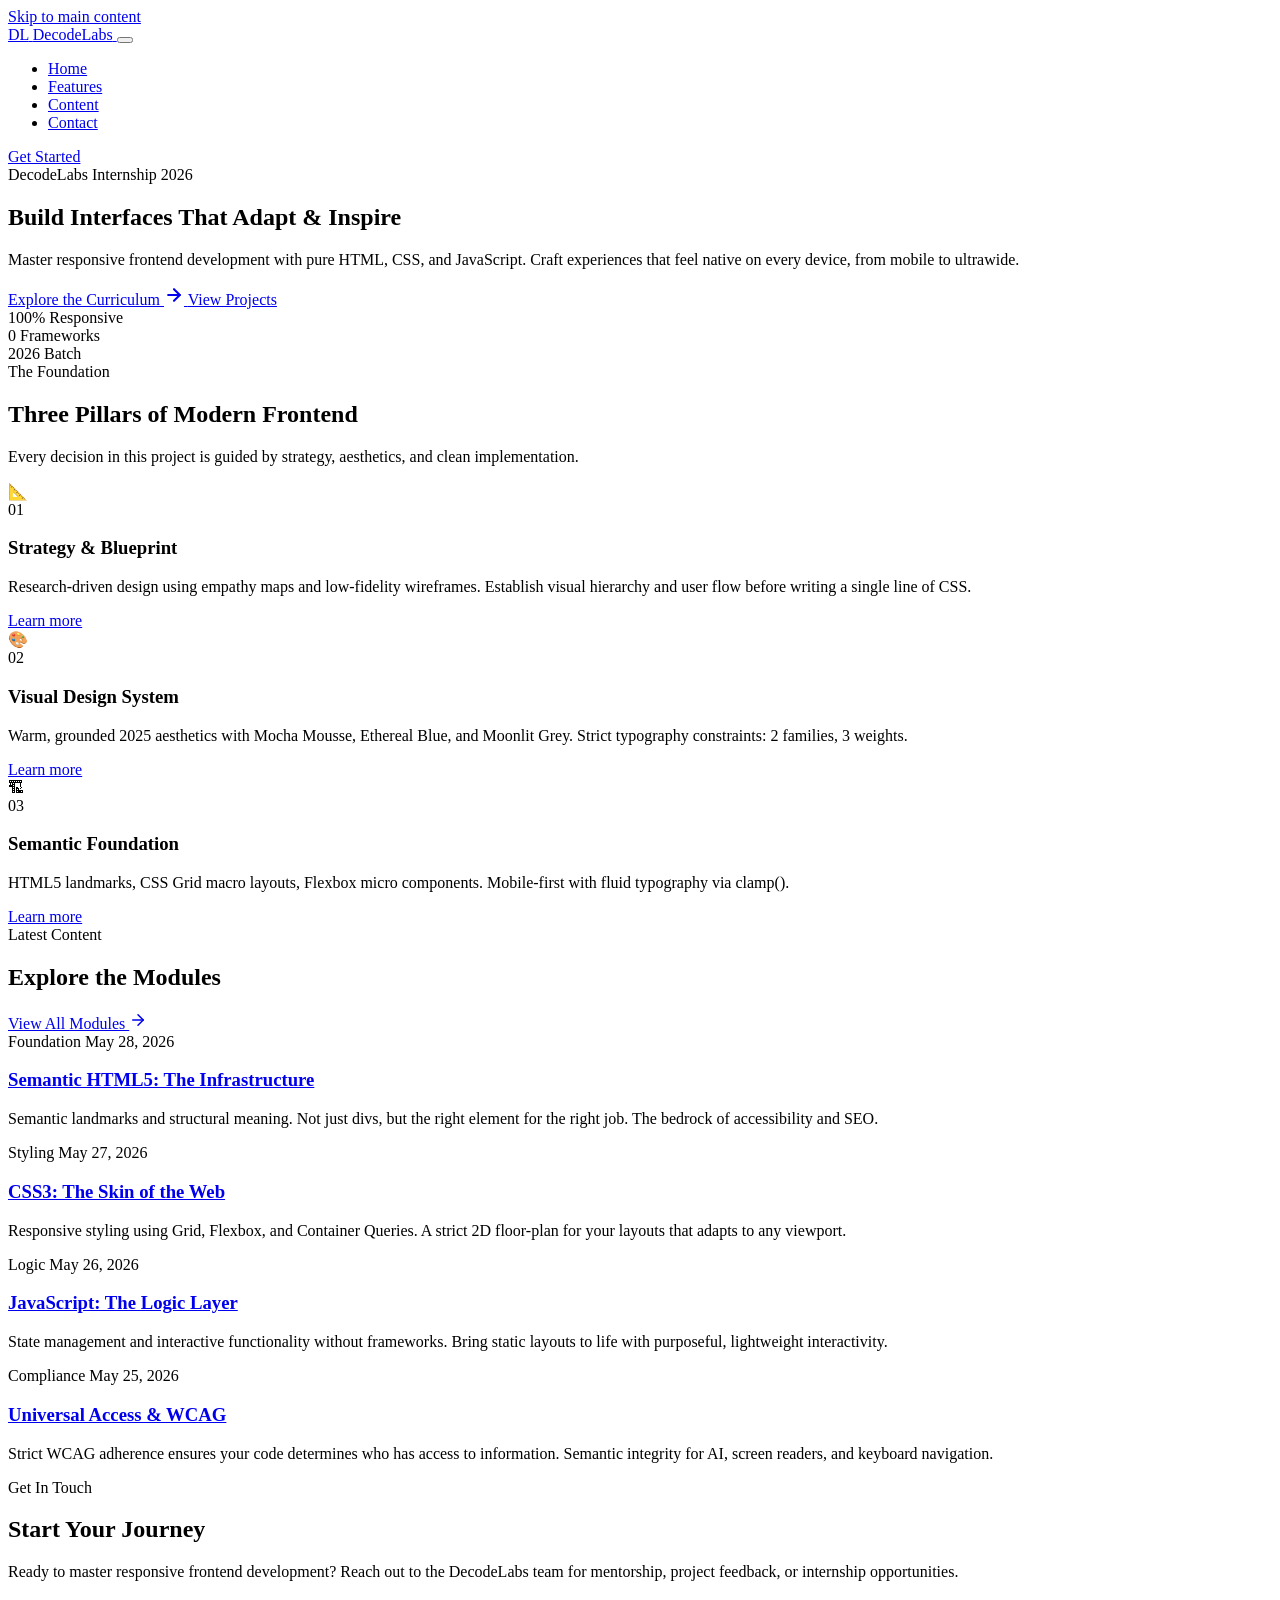
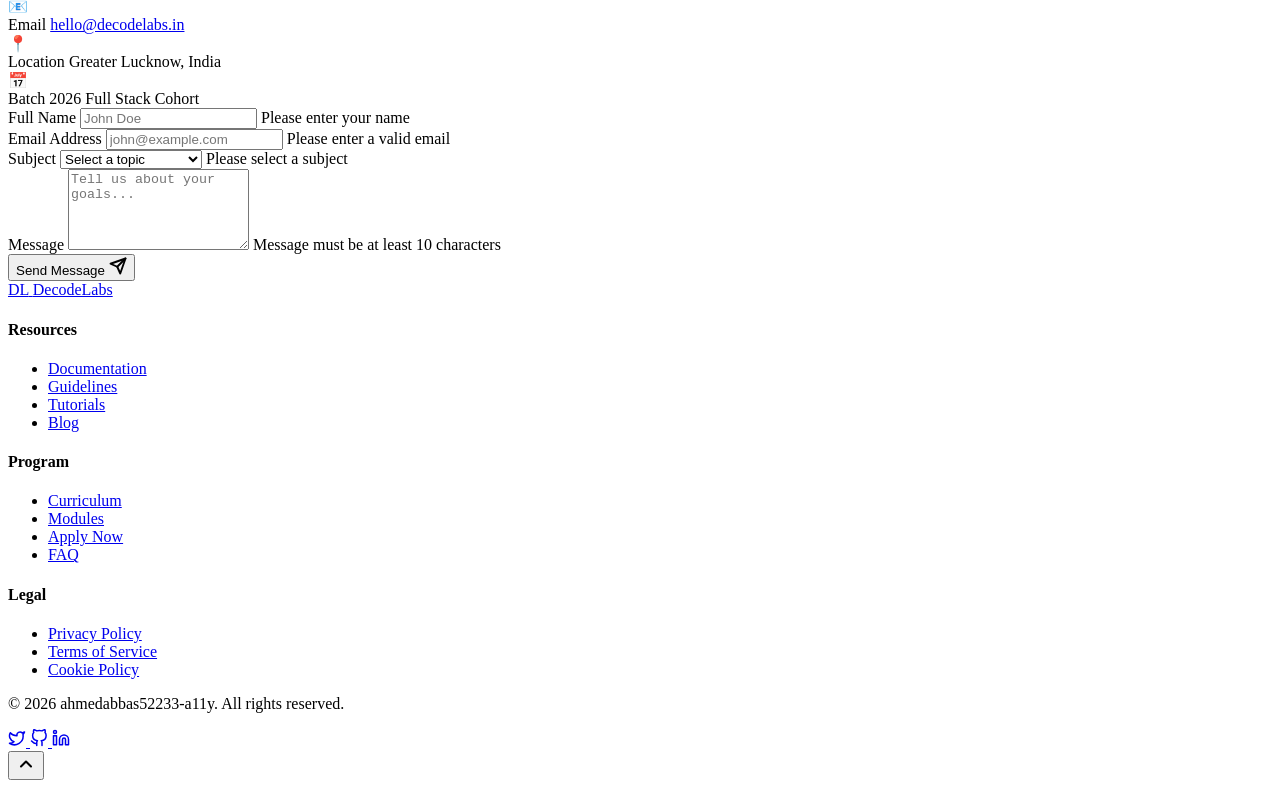
==== index.html @ 6e29e645 "feat: responsive frontend interface - flat structure" ====
<!doctype html>
<html lang="en">
  <head>
    <meta charset="UTF-8" />
    <meta name="viewport" content="width=device-width, initial-scale=1.0" />
    <meta
      name="description"
      content="DecodeLabs Project 1 - Senior-level responsive frontend interface with modern design system."
    />
    <title>DecodeLabs Project 1 - Responsive Interface</title>

    <link rel="preconnect" href="https://fonts.googleapis.com" />
    <link rel="preconnect" href="https://fonts.gstatic.com" crossorigin />
    <link
      href="https://fonts.googleapis.com/css2?family=Inter:wght@400;600;700&family=Open+Sans:wght@400;600&display=swap"
      rel="stylesheet"
    />

<link rel="stylesheet" href="/Internship-Project-1/style.css" />
    <base target="_blank" />
  </head>
  <body>
    <a href="#main-content" class="skip-link">Skip to main content</a>

    <div class="nav-overlay" id="navOverlay" aria-hidden="true"></div>

    <!-- Header -->
    <header class="site-header">
      <div class="container header-inner">
        <a href="#" class="brand" aria-label="DecodeLabs Home">
          <span class="brand__icon" aria-hidden="true">DL</span>
          <span class="brand__text">DecodeLabs</span>
        </a>

        <button
          class="nav-toggle"
          id="navToggle"
          aria-expanded="false"
          aria-controls="primaryNav"
          aria-label="Toggle navigation menu"
        >
          <span class="hamburger" aria-hidden="true"></span>
        </button>

        <nav
          class="primary-nav"
          id="primaryNav"
          aria-hidden="true"
          aria-label="Primary navigation"
        >
          <ul class="nav-list">
            <li>
              <a href="#home" class="nav-link" aria-current="page">Home</a>
            </li>
            <li><a href="#features" class="nav-link">Features</a></li>
            <li><a href="#content" class="nav-link">Content</a></li>
            <li><a href="#contact" class="nav-link">Contact</a></li>
          </ul>
          <a href="#contact" class="nav-cta">Get Started</a>
        </nav>
      </div>
    </header>

    <!-- Hero Section -->
    <section class="hero" id="home" aria-labelledby="hero-title">
      <div class="hero__bg" aria-hidden="true">
        <div class="hero__orb hero__orb--1"></div>
        <div class="hero__orb hero__orb--2"></div>
        <div class="hero__orb hero__orb--3"></div>
        <div class="hero__grid-pattern"></div>
      </div>
      <div class="container hero__container">
        <div class="hero__content">
          <div class="hero__badge">
            <span class="hero__badge-dot" aria-hidden="true"></span>
            <span>DecodeLabs Internship 2026</span>
          </div>
          <h1 id="hero-title" class="hero__title">
            Build Interfaces That
            <span class="hero__title-accent">Adapt &amp; Inspire</span>
          </h1>
          <p class="hero__description">
            Master responsive frontend development with pure HTML, CSS, and
            JavaScript. Craft experiences that feel native on every device, from
            mobile to ultrawide.
          </p>
          <div class="hero__actions">
            <a href="#features" class="btn btn--primary btn--lg">
              <span>Explore the Curriculum</span>
              <svg
                width="20"
                height="20"
                viewBox="0 0 24 24"
                fill="none"
                stroke="currentColor"
                stroke-width="2.5"
                stroke-linecap="round"
                stroke-linejoin="round"
                aria-hidden="true"
              >
                <path d="M5 12h14" />
                <path d="m12 5 7 7-7 7" />
              </svg>
            </a>
            <a href="#content" class="btn btn--ghost btn--lg">
              <span>View Projects</span>
            </a>
          </div>
          <div class="hero__stats-row">
            <div class="hero__stat">
              <span class="hero__stat-value">100%</span>
              <span class="hero__stat-label">Responsive</span>
            </div>
            <div class="hero__stat-divider" aria-hidden="true"></div>
            <div class="hero__stat">
              <span class="hero__stat-value">0</span>
              <span class="hero__stat-label">Frameworks</span>
            </div>
            <div class="hero__stat-divider" aria-hidden="true"></div>
            <div class="hero__stat">
              <span class="hero__stat-value">2026</span>
              <span class="hero__stat-label">Batch</span>
            </div>
          </div>
        </div>
        <div class="hero__visual" aria-hidden="true">
          <div class="hero__card hero__card--1">
            <div class="hero__card-bar"></div>
            <div class="hero__card-bar hero__card-bar--short"></div>
            <div class="hero__card-bar hero__card-bar--medium"></div>
          </div>
          <div class="hero__card hero__card--2">
            <div class="hero__card-circle"></div>
            <div class="hero__card-lines">
              <div class="hero__card-line"></div>
              <div class="hero__card-line hero__card-line--short"></div>
            </div>
          </div>
          <div class="hero__card hero__card--3">
            <div class="hero__card-block"></div>
            <div class="hero__card-block hero__card-block--small"></div>
          </div>
        </div>
      </div>
    </section>

    <!-- Features Section -->
    <section class="features" id="features" aria-labelledby="features-title">
      <div class="container">
        <div class="section-header">
          <span class="section-header__label">The Foundation</span>
          <h2 id="features-title" class="section-header__title">
            Three Pillars of Modern Frontend
          </h2>
          <p class="section-header__description">
            Every decision in this project is guided by strategy, aesthetics,
            and clean implementation.
          </p>
        </div>

        <div class="features__grid">
          <article class="feature-card">
            <div class="feature-card__top">
              <div class="feature-card__icon">&#128208;</div>
              <span class="feature-card__number">01</span>
            </div>
            <h3 class="feature-card__title">Strategy &amp; Blueprint</h3>
            <p class="feature-card__description">
              Research-driven design using empathy maps and low-fidelity
              wireframes. Establish visual hierarchy and user flow before
              writing a single line of CSS.
            </p>
            <a href="#" class="feature-card__link">Learn more</a>
          </article>

          <article class="feature-card">
            <div class="feature-card__top">
              <div class="feature-card__icon">&#127912;</div>
              <span class="feature-card__number">02</span>
            </div>
            <h3 class="feature-card__title">Visual Design System</h3>
            <p class="feature-card__description">
              Warm, grounded 2025 aesthetics with Mocha Mousse, Ethereal Blue,
              and Moonlit Grey. Strict typography constraints: 2 families, 3
              weights.
            </p>
            <a href="#" class="feature-card__link">Learn more</a>
          </article>

          <article class="feature-card">
            <div class="feature-card__top">
              <div class="feature-card__icon">&#127959;</div>
              <span class="feature-card__number">03</span>
            </div>
            <h3 class="feature-card__title">Semantic Foundation</h3>
            <p class="feature-card__description">
              HTML5 landmarks, CSS Grid macro layouts, Flexbox micro components.
              Mobile-first with fluid typography via clamp().
            </p>
            <a href="#" class="feature-card__link">Learn more</a>
          </article>
        </div>
      </div>
    </section>

    <!-- Content Section -->
    <section
      class="content-section"
      id="content"
      aria-labelledby="content-title"
    >
      <div class="container">
        <div class="section-header section-header--left">
          <span class="section-header__label">Latest Content</span>
          <div class="section-header__row">
            <h2 id="content-title" class="section-header__title">
              Explore the Modules
            </h2>
            <a href="#" class="section-header__link" id="viewAllLink">
              View All Modules
              <svg
                width="18"
                height="18"
                viewBox="0 0 24 24"
                fill="none"
                stroke="currentColor"
                stroke-width="2"
                stroke-linecap="round"
                stroke-linejoin="round"
                aria-hidden="true"
              >
                <path d="M5 12h14" />
                <path d="m12 5 7 7-7 7" />
              </svg>
            </a>
          </div>
        </div>

        <div class="articles">
          <article class="article-card">
            <div
              class="article-card__image article-card__image--html"
              data-label="HTML5"
              aria-hidden="true"
            ></div>
            <div class="article-card__content">
              <div class="article-card__meta">
                <span class="article-card__tag">Foundation</span>
                <span class="article-card__meta-dot" aria-hidden="true"></span>
                <time datetime="2026-05-28">May 28, 2026</time>
              </div>
              <h3 class="article-card__title">
                <a href="#" class="article-link" data-title="Semantic HTML5"
                  >Semantic HTML5: The Infrastructure</a
                >
              </h3>
              <p class="article-card__excerpt">
                Semantic landmarks and structural meaning. Not just divs, but
                the right element for the right job. The bedrock of
                accessibility and SEO.
              </p>
            </div>
          </article>

          <article class="article-card">
            <div
              class="article-card__image article-card__image--css"
              data-label="CSS3"
              aria-hidden="true"
            ></div>
            <div class="article-card__content">
              <div class="article-card__meta">
                <span class="article-card__tag">Styling</span>
                <span class="article-card__meta-dot" aria-hidden="true"></span>
                <time datetime="2026-05-27">May 27, 2026</time>
              </div>
              <h3 class="article-card__title">
                <a href="#" class="article-link" data-title="CSS3"
                  >CSS3: The Skin of the Web</a
                >
              </h3>
              <p class="article-card__excerpt">
                Responsive styling using Grid, Flexbox, and Container Queries. A
                strict 2D floor-plan for your layouts that adapts to any
                viewport.
              </p>
            </div>
          </article>

          <article class="article-card">
            <div
              class="article-card__image article-card__image--js"
              data-label="JavaScript"
              aria-hidden="true"
            ></div>
            <div class="article-card__content">
              <div class="article-card__meta">
                <span class="article-card__tag">Logic</span>
                <span class="article-card__meta-dot" aria-hidden="true"></span>
                <time datetime="2026-05-26">May 26, 2026</time>
              </div>
              <h3 class="article-card__title">
                <a href="#" class="article-link" data-title="JavaScript"
                  >JavaScript: The Logic Layer</a
                >
              </h3>
              <p class="article-card__excerpt">
                State management and interactive functionality without
                frameworks. Bring static layouts to life with purposeful,
                lightweight interactivity.
              </p>
            </div>
          </article>

          <article class="article-card">
            <div
              class="article-card__image article-card__image--a11y"
              data-label="Accessibility"
              aria-hidden="true"
            ></div>
            <div class="article-card__content">
              <div class="article-card__meta">
                <span class="article-card__tag">Compliance</span>
                <span class="article-card__meta-dot" aria-hidden="true"></span>
                <time datetime="2026-05-25">May 25, 2026</time>
              </div>
              <h3 class="article-card__title">
                <a href="#" class="article-link" data-title="Accessibility"
                  >Universal Access &amp; WCAG</a
                >
              </h3>
              <p class="article-card__excerpt">
                Strict WCAG adherence ensures your code determines who has
                access to information. Semantic integrity for AI, screen
                readers, and keyboard navigation.
              </p>
            </div>
          </article>
        </div>
      </div>
    </section>

    <!-- Contact Section -->
    <section class="contact" id="contact" aria-labelledby="contact-title">
      <div class="container">
        <div class="contact__layout">
          <div class="contact__info">
            <span class="section-header__label">Get In Touch</span>
            <h2 id="contact-title" class="contact__title">
              Start Your Journey
            </h2>
            <p class="contact__description">
              Ready to master responsive frontend development? Reach out to the
              DecodeLabs team for mentorship, project feedback, or internship
              opportunities.
            </p>
            <div class="contact__details">
              <div class="contact__detail">
                <div class="contact__detail-icon">&#128231;</div>
                <div class="contact__detail-content">
                  <span class="contact__detail-label">Email</span>
                  <a
                    href="mailto:hello@decodelabs.in"
                    class="contact__detail-value"
                    >hello@decodelabs.in</a
                  >
                </div>
              </div>
              <div class="contact__detail">
                <div class="contact__detail-icon">&#128205;</div>
                <div class="contact__detail-content">
                  <span class="contact__detail-label">Location</span>
                  <span class="contact__detail-value"
                    >Greater Lucknow, India</span
                  >
                </div>
              </div>
              <div class="contact__detail">
                <div class="contact__detail-icon">&#128197;</div>
                <div class="contact__detail-content">
                  <span class="contact__detail-label">Batch</span>
                  <span class="contact__detail-value"
                    >2026 Full Stack Cohort</span
                  >
                </div>
              </div>
            </div>
          </div>
          <div class="contact__form-wrapper">
            <form class="contact-form" id="contactForm" novalidate>
              <div class="contact-form__field">
                <label for="contact-name" class="contact-form__label"
                  >Full Name</label
                >
                <input
                  type="text"
                  id="contact-name"
                  class="contact-form__input"
                  placeholder="John Doe"
                  required
                  minlength="2"
                />
                <span class="contact-form__error" id="error-name"
                  >Please enter your name</span
                >
              </div>
              <div class="contact-form__field">
                <label for="contact-email" class="contact-form__label"
                  >Email Address</label
                >
                <input
                  type="email"
                  id="contact-email"
                  class="contact-form__input"
                  placeholder="john@example.com"
                  required
                />
                <span class="contact-form__error" id="error-email"
                  >Please enter a valid email</span
                >
              </div>
              <div class="contact-form__field">
                <label for="contact-subject" class="contact-form__label"
                  >Subject</label
                >
                <select
                  id="contact-subject"
                  class="contact-form__input contact-form__select"
                  required
                >
                  <option value="" disabled selected>Select a topic</option>
                  <option value="mentorship">Mentorship Request</option>
                  <option value="project">Project Feedback</option>
                  <option value="internship">Internship Inquiry</option>
                  <option value="general">General Question</option>
                </select>
                <span class="contact-form__error" id="error-subject"
                  >Please select a subject</span
                >
              </div>
              <div class="contact-form__field">
                <label for="contact-message" class="contact-form__label"
                  >Message</label
                >
                <textarea
                  id="contact-message"
                  class="contact-form__input contact-form__textarea"
                  placeholder="Tell us about your goals..."
                  rows="5"
                  required
                  minlength="10"
                ></textarea>
                <span class="contact-form__error" id="error-message"
                  >Message must be at least 10 characters</span
                >
              </div>
              <button type="submit" class="btn btn--primary btn--full">
                <span>Send Message</span>
                <svg
                  width="18"
                  height="18"
                  viewBox="0 0 24 24"
                  fill="none"
                  stroke="currentColor"
                  stroke-width="2.5"
                  stroke-linecap="round"
                  stroke-linejoin="round"
                  aria-hidden="true"
                >
                  <path d="M22 2 11 13" />
                  <path d="m22 2-7 20-4-9-9-4 20-7z" />
                </svg>
              </button>
            </form>
          </div>
        </div>
      </div>
    </section>

    <!-- Footer -->
    <footer class="site-footer">
      <div class="container">
        <div class="footer__grid">
          <div class="footer__brand">
            <a href="#" class="brand brand--light">
              <span class="brand__icon">DL</span>
              <span class="brand__text">DecodeLabs</span>
            </a>
          </div>
          <div class="footer__column">
            <h4 class="footer__heading">Resources</h4>
            <ul class="footer__links">
              <li><a href="#" class="footer__link">Documentation</a></li>
              <li><a href="#" class="footer__link">Guidelines</a></li>
              <li><a href="#" class="footer__link">Tutorials</a></li>
              <li><a href="#" class="footer__link">Blog</a></li>
            </ul>
          </div>
          <div class="footer__column">
            <h4 class="footer__heading">Program</h4>
            <ul class="footer__links">
              <li><a href="#features" class="footer__link">Curriculum</a></li>
              <li><a href="#content" class="footer__link">Modules</a></li>
              <li><a href="#contact" class="footer__link">Apply Now</a></li>
              <li><a href="#" class="footer__link">FAQ</a></li>
            </ul>
          </div>
          <div class="footer__column">
            <h4 class="footer__heading">Legal</h4>
            <ul class="footer__links">
              <li><a href="#" class="footer__link">Privacy Policy</a></li>
              <li><a href="#" class="footer__link">Terms of Service</a></li>
              <li><a href="#" class="footer__link">Cookie Policy</a></li>
            </ul>
          </div>
        </div>
        <div class="footer__bottom">
          <p class="footer__copyright">
            &copy; 2026 ahmedabbas52233-a11y. All rights reserved.
          </p>
          <div class="footer__social" aria-label="Social media links">
            <a href="#" class="social-link" aria-label="Twitter">
              <svg
                width="18"
                height="18"
                viewBox="0 0 24 24"
                fill="none"
                stroke="currentColor"
                stroke-width="2"
                stroke-linecap="round"
                stroke-linejoin="round"
              >
                <path
                  d="M22 4s-.7 2.1-2 3.4c1.6 10-9.4 17.3-18 11.6 2.2.1 4.4-.6 6-2C3 15.5.5 9.6 3 5c2.2 2.6 5.6 4.1 9 4-.9-4.2 4-6.6 7-3.8 1.1 0 3-1.2 3-1.2z"
                />
              </svg>
            </a>
            <a href="#" class="social-link" aria-label="GitHub">
              <svg
                width="18"
                height="18"
                viewBox="0 0 24 24"
                fill="none"
                stroke="currentColor"
                stroke-width="2"
                stroke-linecap="round"
                stroke-linejoin="round"
              >
                <path
                  d="M9 19c-5 1.5-5-2.5-7-3m14 6v-3.87a3.37 3.37 0 0 0-.94-2.61c3.14-.35 6.44-1.54 6.44-7A5.44 5.44 0 0 0 20 4.77 5.07 5.07 0 0 0 19.91 1S18.73.65 16 2.48a13.38 13.38 0 0 0-7 0C6.27.65 5.09 1 5.09 1A5.07 5.07 0 0 0 5 4.77a5.44 5.44 0 0 0-1.5 3.78c0 5.42 3.3 6.61 6.44 7A3.37 3.37 0 0 0 9 18.13V22"
                />
              </svg>
            </a>
            <a href="#" class="social-link" aria-label="LinkedIn">
              <svg
                width="18"
                height="18"
                viewBox="0 0 24 24"
                fill="none"
                stroke="currentColor"
                stroke-width="2"
                stroke-linecap="round"
                stroke-linejoin="round"
              >
                <path
                  d="M16 8a6 6 0 0 1 6 6v7h-4v-7a2 2 0 0 0-2-2 2 2 0 0 0-2 2v7h-4v-7a6 6 0 0 1 6-6z"
                />
                <rect x="2" y="9" width="4" height="12" />
                <circle cx="4" cy="4" r="2" />
              </svg>
            </a>
          </div>
        </div>
      </div>
    </footer>

    <button class="scroll-top" id="scrollTop" aria-label="Scroll to top">
      <svg
        width="20"
        height="20"
        viewBox="0 0 24 24"
        fill="none"
        stroke="currentColor"
        stroke-width="2.5"
        stroke-linecap="round"
        stroke-linejoin="round"
      >
        <path d="M18 15l-6-6-6 6" />
      </svg>
    </button>

    <script src="/Internship-Project-1/app.js"></script>
  </body>
</html>
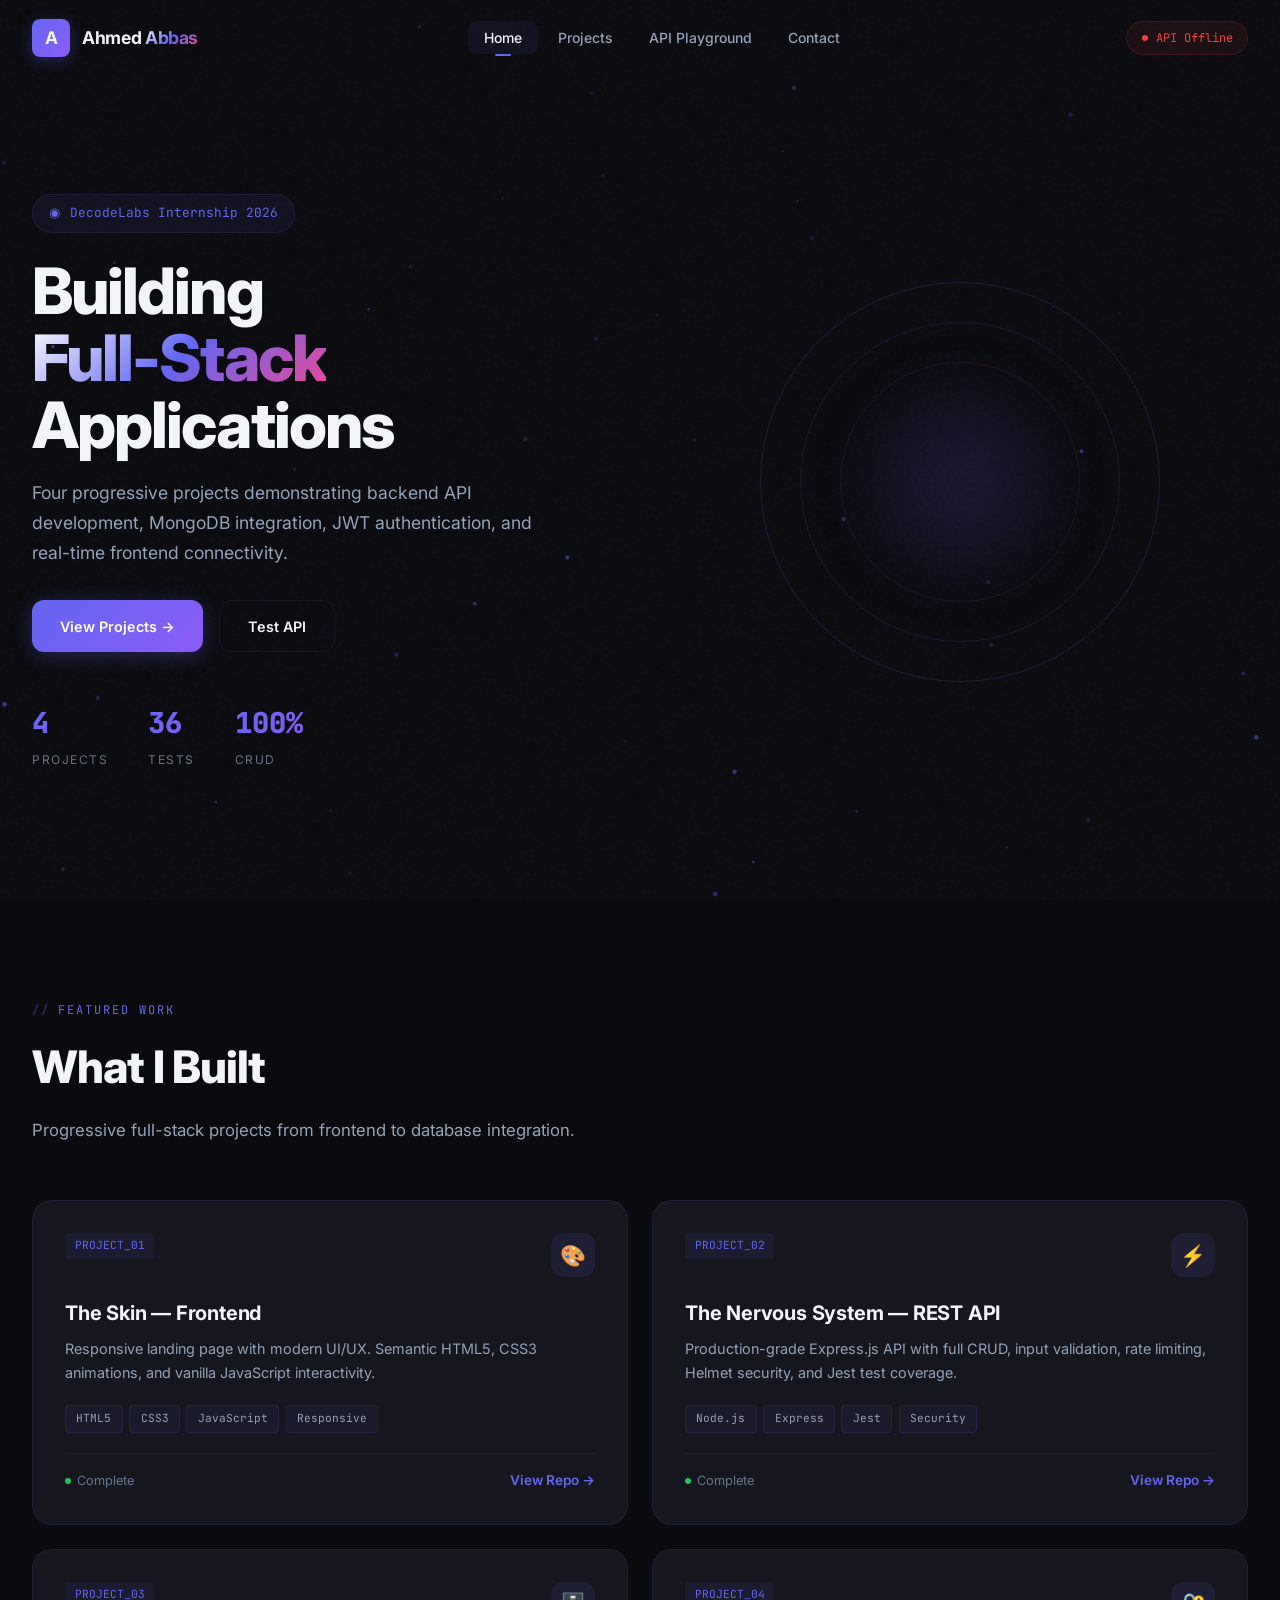
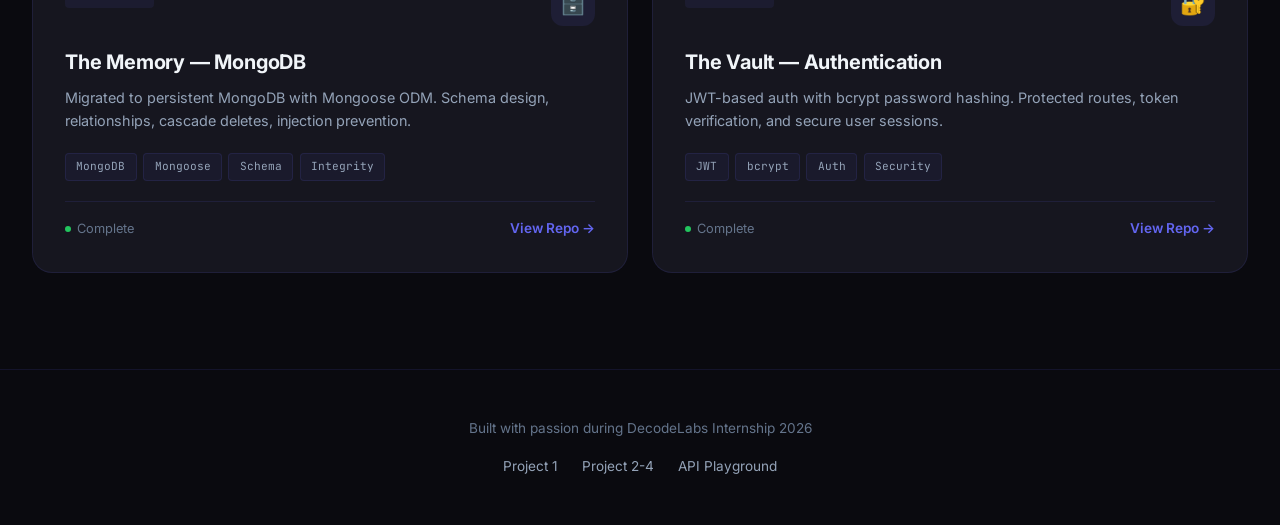
==== commit b58267b5: "feat: epic multi-page frontend with 3D animations and live API integration" ====
--- a/index.html
+++ b/index.html
@@ -1,594 +1,209 @@
-<!doctype html>
+<!DOCTYPE html>
 <html lang="en">
-  <head>
-    <meta charset="UTF-8" />
-    <meta name="viewport" content="width=device-width, initial-scale=1.0" />
-    <meta
-      name="description"
-      content="DecodeLabs Project 1 - Senior-level responsive frontend interface with modern design system."
-    />
-    <title>DecodeLabs Project 1 - Responsive Interface</title>
-
-    <link rel="preconnect" href="https://fonts.googleapis.com" />
-    <link rel="preconnect" href="https://fonts.gstatic.com" crossorigin />
-    <link
-      href="https://fonts.googleapis.com/css2?family=Inter:wght@400;600;700&family=Open+Sans:wght@400;600&display=swap"
-      rel="stylesheet"
-    />
-
-<link rel="stylesheet" href="/Internship-Project-1/style.css" />
-    <base target="_blank" />
-  </head>
-  <body>
-    <a href="#main-content" class="skip-link">Skip to main content</a>
-
-    <div class="nav-overlay" id="navOverlay" aria-hidden="true"></div>
-
-    <!-- Header -->
-    <header class="site-header">
-      <div class="container header-inner">
-        <a href="#" class="brand" aria-label="DecodeLabs Home">
-          <span class="brand__icon" aria-hidden="true">DL</span>
-          <span class="brand__text">DecodeLabs</span>
-        </a>
-
-        <button
-          class="nav-toggle"
-          id="navToggle"
-          aria-expanded="false"
-          aria-controls="primaryNav"
-          aria-label="Toggle navigation menu"
-        >
-          <span class="hamburger" aria-hidden="true"></span>
-        </button>
-
-        <nav
-          class="primary-nav"
-          id="primaryNav"
-          aria-hidden="true"
-          aria-label="Primary navigation"
-        >
-          <ul class="nav-list">
-            <li>
-              <a href="#home" class="nav-link" aria-current="page">Home</a>
-            </li>
-            <li><a href="#features" class="nav-link">Features</a></li>
-            <li><a href="#content" class="nav-link">Content</a></li>
-            <li><a href="#contact" class="nav-link">Contact</a></li>
-          </ul>
-          <a href="#contact" class="nav-cta">Get Started</a>
-        </nav>
-      </div>
-    </header>
-
-    <!-- Hero Section -->
-    <section class="hero" id="home" aria-labelledby="hero-title">
-      <div class="hero__bg" aria-hidden="true">
-        <div class="hero__orb hero__orb--1"></div>
-        <div class="hero__orb hero__orb--2"></div>
-        <div class="hero__orb hero__orb--3"></div>
-        <div class="hero__grid-pattern"></div>
-      </div>
-      <div class="container hero__container">
-        <div class="hero__content">
-          <div class="hero__badge">
-            <span class="hero__badge-dot" aria-hidden="true"></span>
-            <span>DecodeLabs Internship 2026</span>
-          </div>
-          <h1 id="hero-title" class="hero__title">
-            Build Interfaces That
-            <span class="hero__title-accent">Adapt &amp; Inspire</span>
-          </h1>
-          <p class="hero__description">
-            Master responsive frontend development with pure HTML, CSS, and
-            JavaScript. Craft experiences that feel native on every device, from
-            mobile to ultrawide.
-          </p>
-          <div class="hero__actions">
-            <a href="#features" class="btn btn--primary btn--lg">
-              <span>Explore the Curriculum</span>
-              <svg
-                width="20"
-                height="20"
-                viewBox="0 0 24 24"
-                fill="none"
-                stroke="currentColor"
-                stroke-width="2.5"
-                stroke-linecap="round"
-                stroke-linejoin="round"
-                aria-hidden="true"
-              >
-                <path d="M5 12h14" />
-                <path d="m12 5 7 7-7 7" />
-              </svg>
+<head>
+    <meta charset="UTF-8">
+    <meta name="viewport" content="width=device-width, initial-scale=1.0">
+    <title>Ahmed Abbas — Full-Stack Developer | DecodeLabs 2026</title>
+    <meta name="description" content="Full-Stack Developer Portfolio — DecodeLabs Internship 2026. Node.js, Express, MongoDB, JWT Authentication.">
+    <link rel="preconnect" href="https://fonts.googleapis.com">
+    <link rel="preconnect" href="https://fonts.gstatic.com" crossorigin>
+    <link href="https://fonts.googleapis.com/css2?family=Inter:wght@300;400;500;600;700;800&family=JetBrains+Mono:wght@400;500;600&display=swap" rel="stylesheet">
+    <link rel="stylesheet" href="/css/style.css">
+<base target="_blank">
+</head>
+<body>
+    <canvas id="particle-canvas"></canvas>
+    <div class="noise-overlay"></div>
+
+    <!-- Navigation -->
+    <nav class="nav" id="navbar">
+        <div class="nav__inner">
+            <a href="/index.html" class="nav__brand">
+                <div class="nav__brand-icon">A</div>
+                <div class="nav__brand-text">Ahmed <span>Abbas</span></div>
             </a>
-            <a href="#content" class="btn btn--ghost btn--lg">
-              <span>View Projects</span>
-            </a>
-          </div>
-          <div class="hero__stats-row">
-            <div class="hero__stat">
-              <span class="hero__stat-value">100%</span>
-              <span class="hero__stat-label">Responsive</span>
-            </div>
-            <div class="hero__stat-divider" aria-hidden="true"></div>
-            <div class="hero__stat">
-              <span class="hero__stat-value">0</span>
-              <span class="hero__stat-label">Frameworks</span>
-            </div>
-            <div class="hero__stat-divider" aria-hidden="true"></div>
-            <div class="hero__stat">
-              <span class="hero__stat-value">2026</span>
-              <span class="hero__stat-label">Batch</span>
-            </div>
-          </div>
-        </div>
-        <div class="hero__visual" aria-hidden="true">
-          <div class="hero__card hero__card--1">
-            <div class="hero__card-bar"></div>
-            <div class="hero__card-bar hero__card-bar--short"></div>
-            <div class="hero__card-bar hero__card-bar--medium"></div>
-          </div>
-          <div class="hero__card hero__card--2">
-            <div class="hero__card-circle"></div>
-            <div class="hero__card-lines">
-              <div class="hero__card-line"></div>
-              <div class="hero__card-line hero__card-line--short"></div>
-            </div>
-          </div>
-          <div class="hero__card hero__card--3">
-            <div class="hero__card-block"></div>
-            <div class="hero__card-block hero__card-block--small"></div>
-          </div>
-        </div>
-      </div>
+            <ul class="nav__links">
+                <li><a href="/index.html" class="active">Home</a></li>
+                <li><a href="/projects.html">Projects</a></li>
+                <li><a href="/playground.html">API Playground</a></li>
+                <li><a href="/contact.html">Contact</a></li>
+            </ul>
+            <div class="nav__status" id="navStatus">
+                <span class="status-dot" id="statusDot"></span>
+                <span id="statusText">Checking...</span>
+            </div>
+            <button class="nav__menu-btn" id="menuBtn">☰</button>
+        </div>
+    </nav>
+
+    <!-- Mobile Menu -->
+    <div class="mobile-menu" id="mobileMenu">
+        <button class="mobile-menu__close" id="closeMenu">✕</button>
+        <a href="/index.html">Home</a>
+        <a href="/projects.html">Projects</a>
+        <a href="/playground.html">API Playground</a>
+        <a href="/contact.html">Contact</a>
+    </div>
+
+    <!-- Hero -->
+    <section class="hero">
+        <div class="hero__inner">
+            <div class="hero__content">
+                <div class="hero__badge">
+                    <span>◉</span>
+                    <span>DecodeLabs Internship 2026</span>
+                </div>
+                <h1 class="hero__title">
+                    Building<br>
+                    <span class="gradient">Full-Stack</span><br>
+                    Applications
+                </h1>
+                <p class="hero__desc">
+                    Four progressive projects demonstrating backend API development, MongoDB integration, JWT authentication, and real-time frontend connectivity.
+                </p>
+                <div class="hero__actions">
+                    <a href="/projects.html" class="btn btn--primary">View Projects →</a>
+                    <a href="/playground.html" class="btn btn--ghost">Test API</a>
+                </div>
+                <div class="hero__stats">
+                    <div class="hero-stat">
+                        <span class="hero-stat__num">4</span>
+                        <span class="hero-stat__label">Projects</span>
+                    </div>
+                    <div class="hero-stat">
+                        <span class="hero-stat__num">36</span>
+                        <span class="hero-stat__label">Tests</span>
+                    </div>
+                    <div class="hero-stat">
+                        <span class="hero-stat__num">100%</span>
+                        <span class="hero-stat__label">CRUD</span>
+                    </div>
+                </div>
+            </div>
+            <div class="hero__visual">
+                <div class="hero__orb">
+                    <div class="orb-ring"></div>
+                    <div class="orb-ring"></div>
+                    <div class="orb-ring"></div>
+                    <div class="orb-core"></div>
+                </div>
+            </div>
+        </div>
     </section>
 
-    <!-- Features Section -->
-    <section class="features" id="features" aria-labelledby="features-title">
-      <div class="container">
-        <div class="section-header">
-          <span class="section-header__label">The Foundation</span>
-          <h2 id="features-title" class="section-header__title">
-            Three Pillars of Modern Frontend
-          </h2>
-          <p class="section-header__description">
-            Every decision in this project is guided by strategy, aesthetics,
-            and clean implementation.
-          </p>
-        </div>
-
-        <div class="features__grid">
-          <article class="feature-card">
-            <div class="feature-card__top">
-              <div class="feature-card__icon">&#128208;</div>
-              <span class="feature-card__number">01</span>
-            </div>
-            <h3 class="feature-card__title">Strategy &amp; Blueprint</h3>
-            <p class="feature-card__description">
-              Research-driven design using empathy maps and low-fidelity
-              wireframes. Establish visual hierarchy and user flow before
-              writing a single line of CSS.
-            </p>
-            <a href="#" class="feature-card__link">Learn more</a>
-          </article>
-
-          <article class="feature-card">
-            <div class="feature-card__top">
-              <div class="feature-card__icon">&#127912;</div>
-              <span class="feature-card__number">02</span>
-            </div>
-            <h3 class="feature-card__title">Visual Design System</h3>
-            <p class="feature-card__description">
-              Warm, grounded 2025 aesthetics with Mocha Mousse, Ethereal Blue,
-              and Moonlit Grey. Strict typography constraints: 2 families, 3
-              weights.
-            </p>
-            <a href="#" class="feature-card__link">Learn more</a>
-          </article>
-
-          <article class="feature-card">
-            <div class="feature-card__top">
-              <div class="feature-card__icon">&#127959;</div>
-              <span class="feature-card__number">03</span>
-            </div>
-            <h3 class="feature-card__title">Semantic Foundation</h3>
-            <p class="feature-card__description">
-              HTML5 landmarks, CSS Grid macro layouts, Flexbox micro components.
-              Mobile-first with fluid typography via clamp().
-            </p>
-            <a href="#" class="feature-card__link">Learn more</a>
-          </article>
-        </div>
-      </div>
+    <!-- Featured Projects -->
+    <section class="section">
+        <div class="section__inner">
+            <div class="section__header reveal">
+                <div class="section__eyebrow">Featured Work</div>
+                <h2 class="section__title">What I Built</h2>
+                <p class="section__desc">Progressive full-stack projects from frontend to database integration.</p>
+            </div>
+            <div class="projects-grid">
+                <div class="project-card reveal reveal-delay-1">
+                    <div class="project-card__header">
+                        <span class="project-card__num">PROJECT_01</span>
+                        <div class="project-card__icon">🎨</div>
+                    </div>
+                    <h3 class="project-card__title">The Skin — Frontend</h3>
+                    <p class="project-card__desc">Responsive landing page with modern UI/UX. Semantic HTML5, CSS3 animations, and vanilla JavaScript interactivity.</p>
+                    <div class="project-card__tags">
+                        <span class="tag">HTML5</span>
+                        <span class="tag">CSS3</span>
+                        <span class="tag">JavaScript</span>
+                        <span class="tag">Responsive</span>
+                    </div>
+                    <div class="project-card__footer">
+                        <div class="project-card__status">
+                            <span class="project-card__status-dot"></span>
+                            <span>Complete</span>
+                        </div>
+                        <a href="/https://github.com/ahmedabbas52233-a11y/Internship-Project-1" target="_blank" rel="noopener noreferrer" class="project-card__link">View Repo →</a>
+                    </div>
+                </div>
+
+                <div class="project-card reveal reveal-delay-2">
+                    <div class="project-card__header">
+                        <span class="project-card__num">PROJECT_02</span>
+                        <div class="project-card__icon">⚡</div>
+                    </div>
+                    <h3 class="project-card__title">The Nervous System — REST API</h3>
+                    <p class="project-card__desc">Production-grade Express.js API with full CRUD, input validation, rate limiting, Helmet security, and Jest test coverage.</p>
+                    <div class="project-card__tags">
+                        <span class="tag">Node.js</span>
+                        <span class="tag">Express</span>
+                        <span class="tag">Jest</span>
+                        <span class="tag">Security</span>
+                    </div>
+                    <div class="project-card__footer">
+                        <div class="project-card__status">
+                            <span class="project-card__status-dot"></span>
+                            <span>Complete</span>
+                        </div>
+                        <a href="/https://github.com/ahmedabbas52233-a11y/Internship-Project-2" target="_blank" rel="noopener noreferrer" class="project-card__link">View Repo →</a>
+                    </div>
+                </div>
+
+                <div class="project-card reveal reveal-delay-3">
+                    <div class="project-card__header">
+                        <span class="project-card__num">PROJECT_03</span>
+                        <div class="project-card__icon">🗄️</div>
+                    </div>
+                    <h3 class="project-card__title">The Memory — MongoDB</h3>
+                    <p class="project-card__desc">Migrated to persistent MongoDB with Mongoose ODM. Schema design, relationships, cascade deletes, injection prevention.</p>
+                    <div class="project-card__tags">
+                        <span class="tag">MongoDB</span>
+                        <span class="tag">Mongoose</span>
+                        <span class="tag">Schema</span>
+                        <span class="tag">Integrity</span>
+                    </div>
+                    <div class="project-card__footer">
+                        <div class="project-card__status">
+                            <span class="project-card__status-dot"></span>
+                            <span>Complete</span>
+                        </div>
+                        <a href="/https://github.com/ahmedabbas52233-a11y/Internship-Project-2" target="_blank" rel="noopener noreferrer" class="project-card__link">View Repo →</a>
+                    </div>
+                </div>
+
+                <div class="project-card reveal reveal-delay-4">
+                    <div class="project-card__header">
+                        <span class="project-card__num">PROJECT_04</span>
+                        <div class="project-card__icon">🔐</div>
+                    </div>
+                    <h3 class="project-card__title">The Vault — Authentication</h3>
+                    <p class="project-card__desc">JWT-based auth with bcrypt password hashing. Protected routes, token verification, and secure user sessions.</p>
+                    <div class="project-card__tags">
+                        <span class="tag">JWT</span>
+                        <span class="tag">bcrypt</span>
+                        <span class="tag">Auth</span>
+                        <span class="tag">Security</span>
+                    </div>
+                    <div class="project-card__footer">
+                        <div class="project-card__status">
+                            <span class="project-card__status-dot"></span>
+                            <span>Complete</span>
+                        </div>
+                        <a href="/https://github.com/ahmedabbas52233-a11y/Internship-Project-2" target="_blank" rel="noopener noreferrer" class="project-card__link">View Repo →</a>
+                    </div>
+                </div>
+            </div>
+        </div>
     </section>
 
-    <!-- Content Section -->
-    <section
-      class="content-section"
-      id="content"
-      aria-labelledby="content-title"
-    >
-      <div class="container">
-        <div class="section-header section-header--left">
-          <span class="section-header__label">Latest Content</span>
-          <div class="section-header__row">
-            <h2 id="content-title" class="section-header__title">
-              Explore the Modules
-            </h2>
-            <a href="#" class="section-header__link" id="viewAllLink">
-              View All Modules
-              <svg
-                width="18"
-                height="18"
-                viewBox="0 0 24 24"
-                fill="none"
-                stroke="currentColor"
-                stroke-width="2"
-                stroke-linecap="round"
-                stroke-linejoin="round"
-                aria-hidden="true"
-              >
-                <path d="M5 12h14" />
-                <path d="m12 5 7 7-7 7" />
-              </svg>
-            </a>
-          </div>
-        </div>
-
-        <div class="articles">
-          <article class="article-card">
-            <div
-              class="article-card__image article-card__image--html"
-              data-label="HTML5"
-              aria-hidden="true"
-            ></div>
-            <div class="article-card__content">
-              <div class="article-card__meta">
-                <span class="article-card__tag">Foundation</span>
-                <span class="article-card__meta-dot" aria-hidden="true"></span>
-                <time datetime="2026-05-28">May 28, 2026</time>
-              </div>
-              <h3 class="article-card__title">
-                <a href="#" class="article-link" data-title="Semantic HTML5"
-                  >Semantic HTML5: The Infrastructure</a
-                >
-              </h3>
-              <p class="article-card__excerpt">
-                Semantic landmarks and structural meaning. Not just divs, but
-                the right element for the right job. The bedrock of
-                accessibility and SEO.
-              </p>
-            </div>
-          </article>
-
-          <article class="article-card">
-            <div
-              class="article-card__image article-card__image--css"
-              data-label="CSS3"
-              aria-hidden="true"
-            ></div>
-            <div class="article-card__content">
-              <div class="article-card__meta">
-                <span class="article-card__tag">Styling</span>
-                <span class="article-card__meta-dot" aria-hidden="true"></span>
-                <time datetime="2026-05-27">May 27, 2026</time>
-              </div>
-              <h3 class="article-card__title">
-                <a href="#" class="article-link" data-title="CSS3"
-                  >CSS3: The Skin of the Web</a
-                >
-              </h3>
-              <p class="article-card__excerpt">
-                Responsive styling using Grid, Flexbox, and Container Queries. A
-                strict 2D floor-plan for your layouts that adapts to any
-                viewport.
-              </p>
-            </div>
-          </article>
-
-          <article class="article-card">
-            <div
-              class="article-card__image article-card__image--js"
-              data-label="JavaScript"
-              aria-hidden="true"
-            ></div>
-            <div class="article-card__content">
-              <div class="article-card__meta">
-                <span class="article-card__tag">Logic</span>
-                <span class="article-card__meta-dot" aria-hidden="true"></span>
-                <time datetime="2026-05-26">May 26, 2026</time>
-              </div>
-              <h3 class="article-card__title">
-                <a href="#" class="article-link" data-title="JavaScript"
-                  >JavaScript: The Logic Layer</a
-                >
-              </h3>
-              <p class="article-card__excerpt">
-                State management and interactive functionality without
-                frameworks. Bring static layouts to life with purposeful,
-                lightweight interactivity.
-              </p>
-            </div>
-          </article>
-
-          <article class="article-card">
-            <div
-              class="article-card__image article-card__image--a11y"
-              data-label="Accessibility"
-              aria-hidden="true"
-            ></div>
-            <div class="article-card__content">
-              <div class="article-card__meta">
-                <span class="article-card__tag">Compliance</span>
-                <span class="article-card__meta-dot" aria-hidden="true"></span>
-                <time datetime="2026-05-25">May 25, 2026</time>
-              </div>
-              <h3 class="article-card__title">
-                <a href="#" class="article-link" data-title="Accessibility"
-                  >Universal Access &amp; WCAG</a
-                >
-              </h3>
-              <p class="article-card__excerpt">
-                Strict WCAG adherence ensures your code determines who has
-                access to information. Semantic integrity for AI, screen
-                readers, and keyboard navigation.
-              </p>
-            </div>
-          </article>
-        </div>
-      </div>
-    </section>
-
-    <!-- Contact Section -->
-    <section class="contact" id="contact" aria-labelledby="contact-title">
-      <div class="container">
-        <div class="contact__layout">
-          <div class="contact__info">
-            <span class="section-header__label">Get In Touch</span>
-            <h2 id="contact-title" class="contact__title">
-              Start Your Journey
-            </h2>
-            <p class="contact__description">
-              Ready to master responsive frontend development? Reach out to the
-              DecodeLabs team for mentorship, project feedback, or internship
-              opportunities.
-            </p>
-            <div class="contact__details">
-              <div class="contact__detail">
-                <div class="contact__detail-icon">&#128231;</div>
-                <div class="contact__detail-content">
-                  <span class="contact__detail-label">Email</span>
-                  <a
-                    href="mailto:hello@decodelabs.in"
-                    class="contact__detail-value"
-                    >hello@decodelabs.in</a
-                  >
-                </div>
-              </div>
-              <div class="contact__detail">
-                <div class="contact__detail-icon">&#128205;</div>
-                <div class="contact__detail-content">
-                  <span class="contact__detail-label">Location</span>
-                  <span class="contact__detail-value"
-                    >Greater Lucknow, India</span
-                  >
-                </div>
-              </div>
-              <div class="contact__detail">
-                <div class="contact__detail-icon">&#128197;</div>
-                <div class="contact__detail-content">
-                  <span class="contact__detail-label">Batch</span>
-                  <span class="contact__detail-value"
-                    >2026 Full Stack Cohort</span
-                  >
-                </div>
-              </div>
-            </div>
-          </div>
-          <div class="contact__form-wrapper">
-            <form class="contact-form" id="contactForm" novalidate>
-              <div class="contact-form__field">
-                <label for="contact-name" class="contact-form__label"
-                  >Full Name</label
-                >
-                <input
-                  type="text"
-                  id="contact-name"
-                  class="contact-form__input"
-                  placeholder="John Doe"
-                  required
-                  minlength="2"
-                />
-                <span class="contact-form__error" id="error-name"
-                  >Please enter your name</span
-                >
-              </div>
-              <div class="contact-form__field">
-                <label for="contact-email" class="contact-form__label"
-                  >Email Address</label
-                >
-                <input
-                  type="email"
-                  id="contact-email"
-                  class="contact-form__input"
-                  placeholder="john@example.com"
-                  required
-                />
-                <span class="contact-form__error" id="error-email"
-                  >Please enter a valid email</span
-                >
-              </div>
-              <div class="contact-form__field">
-                <label for="contact-subject" class="contact-form__label"
-                  >Subject</label
-                >
-                <select
-                  id="contact-subject"
-                  class="contact-form__input contact-form__select"
-                  required
-                >
-                  <option value="" disabled selected>Select a topic</option>
-                  <option value="mentorship">Mentorship Request</option>
-                  <option value="project">Project Feedback</option>
-                  <option value="internship">Internship Inquiry</option>
-                  <option value="general">General Question</option>
-                </select>
-                <span class="contact-form__error" id="error-subject"
-                  >Please select a subject</span
-                >
-              </div>
-              <div class="contact-form__field">
-                <label for="contact-message" class="contact-form__label"
-                  >Message</label
-                >
-                <textarea
-                  id="contact-message"
-                  class="contact-form__input contact-form__textarea"
-                  placeholder="Tell us about your goals..."
-                  rows="5"
-                  required
-                  minlength="10"
-                ></textarea>
-                <span class="contact-form__error" id="error-message"
-                  >Message must be at least 10 characters</span
-                >
-              </div>
-              <button type="submit" class="btn btn--primary btn--full">
-                <span>Send Message</span>
-                <svg
-                  width="18"
-                  height="18"
-                  viewBox="0 0 24 24"
-                  fill="none"
-                  stroke="currentColor"
-                  stroke-width="2.5"
-                  stroke-linecap="round"
-                  stroke-linejoin="round"
-                  aria-hidden="true"
-                >
-                  <path d="M22 2 11 13" />
-                  <path d="m22 2-7 20-4-9-9-4 20-7z" />
-                </svg>
-              </button>
-            </form>
-          </div>
-        </div>
-      </div>
-    </section>
-
     <!-- Footer -->
-    <footer class="site-footer">
-      <div class="container">
-        <div class="footer__grid">
-          <div class="footer__brand">
-            <a href="#" class="brand brand--light">
-              <span class="brand__icon">DL</span>
-              <span class="brand__text">DecodeLabs</span>
-            </a>
-          </div>
-          <div class="footer__column">
-            <h4 class="footer__heading">Resources</h4>
-            <ul class="footer__links">
-              <li><a href="#" class="footer__link">Documentation</a></li>
-              <li><a href="#" class="footer__link">Guidelines</a></li>
-              <li><a href="#" class="footer__link">Tutorials</a></li>
-              <li><a href="#" class="footer__link">Blog</a></li>
-            </ul>
-          </div>
-          <div class="footer__column">
-            <h4 class="footer__heading">Program</h4>
-            <ul class="footer__links">
-              <li><a href="#features" class="footer__link">Curriculum</a></li>
-              <li><a href="#content" class="footer__link">Modules</a></li>
-              <li><a href="#contact" class="footer__link">Apply Now</a></li>
-              <li><a href="#" class="footer__link">FAQ</a></li>
-            </ul>
-          </div>
-          <div class="footer__column">
-            <h4 class="footer__heading">Legal</h4>
-            <ul class="footer__links">
-              <li><a href="#" class="footer__link">Privacy Policy</a></li>
-              <li><a href="#" class="footer__link">Terms of Service</a></li>
-              <li><a href="#" class="footer__link">Cookie Policy</a></li>
-            </ul>
-          </div>
-        </div>
-        <div class="footer__bottom">
-          <p class="footer__copyright">
-            &copy; 2026 ahmedabbas52233-a11y. All rights reserved.
-          </p>
-          <div class="footer__social" aria-label="Social media links">
-            <a href="#" class="social-link" aria-label="Twitter">
-              <svg
-                width="18"
-                height="18"
-                viewBox="0 0 24 24"
-                fill="none"
-                stroke="currentColor"
-                stroke-width="2"
-                stroke-linecap="round"
-                stroke-linejoin="round"
-              >
-                <path
-                  d="M22 4s-.7 2.1-2 3.4c1.6 10-9.4 17.3-18 11.6 2.2.1 4.4-.6 6-2C3 15.5.5 9.6 3 5c2.2 2.6 5.6 4.1 9 4-.9-4.2 4-6.6 7-3.8 1.1 0 3-1.2 3-1.2z"
-                />
-              </svg>
-            </a>
-            <a href="#" class="social-link" aria-label="GitHub">
-              <svg
-                width="18"
-                height="18"
-                viewBox="0 0 24 24"
-                fill="none"
-                stroke="currentColor"
-                stroke-width="2"
-                stroke-linecap="round"
-                stroke-linejoin="round"
-              >
-                <path
-                  d="M9 19c-5 1.5-5-2.5-7-3m14 6v-3.87a3.37 3.37 0 0 0-.94-2.61c3.14-.35 6.44-1.54 6.44-7A5.44 5.44 0 0 0 20 4.77 5.07 5.07 0 0 0 19.91 1S18.73.65 16 2.48a13.38 13.38 0 0 0-7 0C6.27.65 5.09 1 5.09 1A5.07 5.07 0 0 0 5 4.77a5.44 5.44 0 0 0-1.5 3.78c0 5.42 3.3 6.61 6.44 7A3.37 3.37 0 0 0 9 18.13V22"
-                />
-              </svg>
-            </a>
-            <a href="#" class="social-link" aria-label="LinkedIn">
-              <svg
-                width="18"
-                height="18"
-                viewBox="0 0 24 24"
-                fill="none"
-                stroke="currentColor"
-                stroke-width="2"
-                stroke-linecap="round"
-                stroke-linejoin="round"
-              >
-                <path
-                  d="M16 8a6 6 0 0 1 6 6v7h-4v-7a2 2 0 0 0-2-2 2 2 0 0 0-2 2v7h-4v-7a6 6 0 0 1 6-6z"
-                />
-                <rect x="2" y="9" width="4" height="12" />
-                <circle cx="4" cy="4" r="2" />
-              </svg>
-            </a>
-          </div>
-        </div>
-      </div>
+    <footer class="footer">
+        <div class="footer__inner">
+            <p class="footer__text">Built with passion during DecodeLabs Internship 2026</p>
+            <div class="footer__links">
+                <a href="/https://github.com/ahmedabbas52233-a11y/Internship-Project-1" target="_blank" rel="noopener noreferrer">Project 1</a>
+                <a href="/https://github.com/ahmedabbas52233-a11y/Internship-Project-2" target="_blank" rel="noopener noreferrer">Project 2-4</a>
+                <a href="/playground.html">API Playground</a>
+            </div>
+        </div>
     </footer>
 
-    <button class="scroll-top" id="scrollTop" aria-label="Scroll to top">
-      <svg
-        width="20"
-        height="20"
-        viewBox="0 0 24 24"
-        fill="none"
-        stroke="currentColor"
-        stroke-width="2.5"
-        stroke-linecap="round"
-        stroke-linejoin="round"
-      >
-        <path d="M18 15l-6-6-6 6" />
-      </svg>
-    </button>
-
-    <script src="/Internship-Project-1/app.js"></script>
-  </body>
+    <div class="toast" id="toast"></div>
+    <script src="/js/main.js"></script>
+</body>
 </html>
--- a/css/style.css
+++ b/css/style.css
@@ -0,0 +1,1319 @@
+/* ===== RESET & BASE ===== */
+*, *::before, *::after {
+    margin: 0;
+    padding: 0;
+    box-sizing: border-box;
+}
+
+:root {
+    --bg-primary: #0a0a0f;
+    --bg-secondary: #111118;
+    --bg-card: #16161f;
+    --bg-card-hover: #1c1c28;
+    --border: rgba(99, 102, 241, 0.12);
+    --border-hover: rgba(99, 102, 241, 0.3);
+    --text-primary: #f1f5f9;
+    --text-secondary: #94a3b8;
+    --text-muted: #64748b;
+    --accent-primary: #6366f1;
+    --accent-secondary: #8b5cf6;
+    --accent-tertiary: #ec4899;
+    --accent-cyan: #06b6d4;
+    --accent-green: #22c55e;
+    --accent-red: #ef4444;
+    --accent-orange: #f59e0b;
+    --gradient-primary: linear-gradient(135deg, var(--accent-primary), var(--accent-secondary));
+    --gradient-text: linear-gradient(135deg, #fff 0%, var(--accent-primary) 50%, var(--accent-tertiary) 100%);
+    --shadow-card: 0 4px 24px rgba(0, 0, 0, 0.4);
+    --shadow-card-hover: 0 12px 48px rgba(0, 0, 0, 0.5), 0 0 40px rgba(99, 102, 241, 0.08);
+    --radius-sm: 8px;
+    --radius-md: 12px;
+    --radius-lg: 20px;
+    --radius-xl: 28px;
+    --font-sans: 'Inter', -apple-system, BlinkMacSystemFont, 'Segoe UI', sans-serif;
+    --font-mono: 'JetBrains Mono', 'Fira Code', monospace;
+    --transition-fast: 0.15s ease;
+    --transition-base: 0.3s ease;
+    --transition-slow: 0.5s cubic-bezier(0.4, 0, 0.2, 1);
+}
+
+html {
+    scroll-behavior: smooth;
+    font-size: 16px;
+}
+
+body {
+    font-family: var(--font-sans);
+    background: var(--bg-primary);
+    color: var(--text-primary);
+    line-height: 1.6;
+    overflow-x: hidden;
+    min-height: 100vh;
+    -webkit-font-smoothing: antialiased;
+    -moz-osx-font-smoothing: grayscale;
+}
+
+/* ===== SCROLLBAR ===== */
+::-webkit-scrollbar { width: 6px; }
+::-webkit-scrollbar-track { background: var(--bg-primary); }
+::-webkit-scrollbar-thumb { background: var(--accent-primary); border-radius: 3px; }
+::-webkit-scrollbar-thumb:hover { background: var(--accent-secondary); }
+
+/* ===== SELECTION ===== */
+::selection {
+    background: rgba(99, 102, 241, 0.3);
+    color: var(--text-primary);
+}
+
+/* ===== CANVAS BG ===== */
+#particle-canvas {
+    position: fixed;
+    inset: 0;
+    z-index: 0;
+    pointer-events: none;
+}
+
+/* ===== NOISE OVERLAY ===== */
+.noise-overlay {
+    position: fixed;
+    inset: 0;
+    z-index: 1;
+    pointer-events: none;
+    opacity: 0.03;
+    background-image: url("data:image/svg+xml,%3Csvg viewBox='0 0 256 256' xmlns='http://www.w3.org/2000/svg'%3E%3Cfilter id='noise'%3E%3CfeTurbulence type='fractalNoise' baseFrequency='0.9' numOctaves='4' stitchTiles='stitch'/%3E%3C/filter%3E%3Crect width='100%25' height='100%25' filter='url(%23noise)'/%3E%3C/svg%3E");
+}
+
+/* ===== NAVIGATION ===== */
+.nav {
+    position: fixed;
+    top: 0;
+    left: 0;
+    right: 0;
+    z-index: 100;
+    padding: 1.2rem 2rem;
+    transition: all var(--transition-base);
+    border-bottom: 1px solid transparent;
+}
+
+.nav.scrolled {
+    padding: 0.7rem 2rem;
+    background: rgba(10, 10, 15, 0.85);
+    -webkit-backdrop-filter: blur(24px) saturate(1.2);
+    backdrop-filter: blur(24px) saturate(1.2);
+    border-bottom-color: var(--border);
+}
+
+.nav__inner {
+    max-width: 1280px;
+    margin: 0 auto;
+    display: flex;
+    align-items: center;
+    justify-content: space-between;
+}
+
+.nav__brand {
+    display: flex;
+    align-items: center;
+    gap: 0.75rem;
+    text-decoration: none;
+    color: var(--text-primary);
+}
+
+.nav__brand-icon {
+    width: 38px;
+    height: 38px;
+    border-radius: var(--radius-sm);
+    background: var(--gradient-primary);
+    display: flex;
+    align-items: center;
+    justify-content: center;
+    font-size: 1.1rem;
+    font-weight: 700;
+    box-shadow: 0 4px 16px rgba(99, 102, 241, 0.3);
+}
+
+.nav__brand-text {
+    font-size: 1.1rem;
+    font-weight: 700;
+    letter-spacing: -0.02em;
+}
+
+.nav__brand-text span {
+    background: var(--gradient-text);
+    -webkit-background-clip: text;
+    -webkit-text-fill-color: transparent;
+    background-clip: text;
+}
+
+.nav__links {
+    display: flex;
+    align-items: center;
+    gap: 0.25rem;
+    list-style: none;
+}
+
+.nav__links a {
+    padding: 0.5rem 1rem;
+    color: var(--text-secondary);
+    text-decoration: none;
+    font-size: 0.875rem;
+    font-weight: 500;
+    border-radius: var(--radius-sm);
+    transition: all var(--transition-fast);
+    position: relative;
+}
+
+.nav__links a:hover,
+.nav__links a.active {
+    color: var(--text-primary);
+    background: rgba(99, 102, 241, 0.08);
+}
+
+.nav__links a.active::after {
+    content: '';
+    position: absolute;
+    bottom: -2px;
+    left: 50%;
+    transform: translateX(-50%);
+    width: 16px;
+    height: 2px;
+    border-radius: 2px;
+    background: var(--accent-primary);
+}
+
+.nav__status {
+    display: flex;
+    align-items: center;
+    gap: 0.5rem;
+    padding: 0.4rem 0.9rem;
+    background: rgba(34, 197, 94, 0.08);
+    border: 1px solid rgba(34, 197, 94, 0.15);
+    border-radius: 50px;
+    font-size: 0.75rem;
+    font-family: var(--font-mono);
+    color: var(--accent-green);
+    transition: all var(--transition-base);
+}
+
+.nav__status.offline {
+    background: rgba(239, 68, 68, 0.08);
+    border-color: rgba(239, 68, 68, 0.15);
+    color: var(--accent-red);
+}
+
+.status-dot {
+    width: 6px;
+    height: 6px;
+    border-radius: 50%;
+    background: currentColor;
+    animation: pulse-dot 2s ease-in-out infinite;
+}
+
+@keyframes pulse-dot {
+    0%, 100% { opacity: 1; transform: scale(1); }
+    50% { opacity: 0.5; transform: scale(0.8); }
+}
+
+.nav__menu-btn {
+    display: none;
+    background: none;
+    border: none;
+    color: var(--text-primary);
+    font-size: 1.5rem;
+    cursor: pointer;
+    padding: 0.25rem;
+}
+
+/* ===== MOBILE MENU ===== */
+.mobile-menu {
+    display: none;
+    position: fixed;
+    inset: 0;
+    z-index: 99;
+    background: rgba(10, 10, 15, 0.98);
+    -webkit-backdrop-filter: blur(20px);
+    backdrop-filter: blur(20px);
+    flex-direction: column;
+    align-items: center;
+    justify-content: center;
+    gap: 2rem;
+}
+
+.mobile-menu.open {
+    display: flex;
+}
+
+.mobile-menu a {
+    color: var(--text-primary);
+    text-decoration: none;
+    font-size: 1.5rem;
+    font-weight: 600;
+}
+
+.mobile-menu__close {
+    position: absolute;
+    top: 1.5rem;
+    right: 1.5rem;
+    background: none;
+    border: none;
+    color: var(--text-primary);
+    font-size: 2rem;
+    cursor: pointer;
+}
+
+/* ===== HERO ===== */
+.hero {
+    position: relative;
+    z-index: 2;
+    min-height: 100vh;
+    display: flex;
+    align-items: center;
+    padding: 8rem 2rem 4rem;
+}
+
+.hero__inner {
+    max-width: 1280px;
+    margin: 0 auto;
+    width: 100%;
+    display: grid;
+    grid-template-columns: 1fr 1fr;
+    gap: 4rem;
+    align-items: center;
+}
+
+.hero__content {
+    max-width: 600px;
+}
+
+.hero__badge {
+    display: inline-flex;
+    align-items: center;
+    gap: 0.6rem;
+    padding: 0.5rem 1rem;
+    background: rgba(99, 102, 241, 0.08);
+    border: 1px solid var(--border);
+    border-radius: 50px;
+    font-size: 0.8rem;
+    font-family: var(--font-mono);
+    color: var(--accent-primary);
+    margin-bottom: 1.5rem;
+    animation: float-badge 4s ease-in-out infinite;
+}
+
+@keyframes float-badge {
+    0%, 100% { transform: translateY(0); }
+    50% { transform: translateY(-5px); }
+}
+
+.hero__title {
+    font-size: clamp(2.8rem, 5vw, 4.2rem);
+    font-weight: 800;
+    line-height: 1.05;
+    letter-spacing: -0.03em;
+    margin-bottom: 1.25rem;
+}
+
+.hero__title .gradient {
+    background: var(--gradient-text);
+    -webkit-background-clip: text;
+    -webkit-text-fill-color: transparent;
+    background-clip: text;
+}
+
+.hero__desc {
+    font-size: 1.1rem;
+    color: var(--text-secondary);
+    line-height: 1.7;
+    margin-bottom: 2rem;
+    max-width: 520px;
+}
+
+.hero__actions {
+    display: flex;
+    gap: 1rem;
+    flex-wrap: wrap;
+    margin-bottom: 3rem;
+}
+
+.hero__stats {
+    display: flex;
+    gap: 2.5rem;
+}
+
+.hero-stat {
+    display: flex;
+    flex-direction: column;
+    gap: 0.25rem;
+}
+
+.hero-stat__num {
+    font-size: 1.8rem;
+    font-weight: 800;
+    font-family: var(--font-mono);
+    background: var(--gradient-primary);
+    -webkit-background-clip: text;
+    -webkit-text-fill-color: transparent;
+    background-clip: text;
+}
+
+.hero-stat__label {
+    font-size: 0.75rem;
+    color: var(--text-muted);
+    text-transform: uppercase;
+    letter-spacing: 1.5px;
+}
+
+/* Hero Visual */
+.hero__visual {
+    position: relative;
+    display: flex;
+    align-items: center;
+    justify-content: center;
+}
+
+.hero__orb {
+    width: 400px;
+    height: 400px;
+    position: relative;
+}
+
+.orb-ring {
+    position: absolute;
+    border-radius: 50%;
+    border: 1px solid var(--border);
+    animation: orb-spin linear infinite;
+}
+
+.orb-ring:nth-child(1) {
+    inset: 0;
+    border-color: rgba(99, 102, 241, 0.2);
+    animation-duration: 20s;
+}
+
+.orb-ring:nth-child(2) {
+    inset: 40px;
+    border-color: rgba(139, 92, 246, 0.15);
+    animation-duration: 15s;
+    animation-direction: reverse;
+}
+
+.orb-ring:nth-child(3) {
+    inset: 80px;
+    border-color: rgba(236, 72, 153, 0.1);
+    animation-duration: 10s;
+}
+
+.orb-core {
+    position: absolute;
+    inset: 120px;
+    border-radius: 50%;
+    background: var(--gradient-primary);
+    opacity: 0.15;
+    filter: blur(40px);
+    animation: orb-pulse 4s ease-in-out infinite;
+}
+
+.orb-core::after {
+    content: '';
+    position: absolute;
+    inset: 40px;
+    border-radius: 50%;
+    background: var(--accent-primary);
+    opacity: 0.3;
+    filter: blur(20px);
+}
+
+@keyframes orb-spin {
+    from { transform: rotate(0deg); }
+    to { transform: rotate(360deg); }
+}
+
+@keyframes orb-pulse {
+    0%, 100% { transform: scale(1); opacity: 0.15; }
+    50% { transform: scale(1.1); opacity: 0.25; }
+}
+
+/* ===== BUTTONS ===== */
+.btn {
+    display: inline-flex;
+    align-items: center;
+    justify-content: center;
+    gap: 0.5rem;
+    padding: 0.85rem 1.75rem;
+    border-radius: var(--radius-md);
+    font-size: 0.9rem;
+    font-weight: 600;
+    font-family: var(--font-sans);
+    cursor: pointer;
+    border: none;
+    text-decoration: none;
+    transition: all var(--transition-base);
+    position: relative;
+    overflow: hidden;
+}
+
+.btn--primary {
+    background: var(--gradient-primary);
+    color: white;
+    box-shadow: 0 4px 20px rgba(99, 102, 241, 0.3);
+}
+
+.btn--primary:hover {
+    transform: translateY(-2px);
+    box-shadow: 0 8px 30px rgba(99, 102, 241, 0.4);
+}
+
+.btn--primary:active {
+    transform: translateY(0);
+}
+
+.btn--ghost {
+    background: transparent;
+    color: var(--text-primary);
+    border: 1px solid var(--border);
+}
+
+.btn--ghost:hover {
+    border-color: var(--accent-primary);
+    background: rgba(99, 102, 241, 0.05);
+}
+
+.btn--sm {
+    padding: 0.5rem 1rem;
+    font-size: 0.8rem;
+}
+
+.btn--full {
+    width: 100%;
+}
+
+.btn:disabled {
+    opacity: 0.6;
+    cursor: not-allowed;
+    transform: none !important;
+}
+
+/* ===== SECTIONS ===== */
+.section {
+    position: relative;
+    z-index: 2;
+    padding: 6rem 2rem;
+}
+
+.section__inner {
+    max-width: 1280px;
+    margin: 0 auto;
+}
+
+.section__header {
+    margin-bottom: 3.5rem;
+}
+
+.section__eyebrow {
+    display: inline-flex;
+    align-items: center;
+    gap: 0.5rem;
+    font-family: var(--font-mono);
+    font-size: 0.75rem;
+    color: var(--accent-primary);
+    text-transform: uppercase;
+    letter-spacing: 2px;
+    margin-bottom: 0.75rem;
+}
+
+.section__eyebrow::before {
+    content: '//';
+    opacity: 0.5;
+}
+
+.section__title {
+    font-size: clamp(1.8rem, 3.5vw, 2.8rem);
+    font-weight: 800;
+    letter-spacing: -0.02em;
+    margin-bottom: 0.75rem;
+}
+
+.section__desc {
+    color: var(--text-secondary);
+    font-size: 1.05rem;
+    max-width: 560px;
+    line-height: 1.7;
+}
+
+/* ===== PROJECT CARDS ===== */
+.projects-grid {
+    display: grid;
+    grid-template-columns: repeat(2, 1fr);
+    gap: 1.5rem;
+}
+
+.project-card {
+    background: var(--bg-card);
+    border: 1px solid var(--border);
+    border-radius: var(--radius-lg);
+    padding: 2rem;
+    transition: all var(--transition-slow);
+    position: relative;
+    overflow: hidden;
+}
+
+.project-card::before {
+    content: '';
+    position: absolute;
+    top: 0;
+    left: 0;
+    right: 0;
+    height: 2px;
+    background: var(--gradient-primary);
+    opacity: 0;
+    transition: opacity var(--transition-base);
+}
+
+.project-card:hover {
+    border-color: var(--border-hover);
+    background: var(--bg-card-hover);
+    transform: translateY(-4px);
+    box-shadow: var(--shadow-card-hover);
+}
+
+.project-card:hover::before {
+    opacity: 1;
+}
+
+.project-card__header {
+    display: flex;
+    align-items: flex-start;
+    justify-content: space-between;
+    margin-bottom: 1.25rem;
+}
+
+.project-card__num {
+    font-family: var(--font-mono);
+    font-size: 0.7rem;
+    color: var(--accent-primary);
+    padding: 0.25rem 0.6rem;
+    background: rgba(99, 102, 241, 0.08);
+    border-radius: 4px;
+}
+
+.project-card__icon {
+    width: 44px;
+    height: 44px;
+    border-radius: var(--radius-md);
+    background: rgba(99, 102, 241, 0.1);
+    display: flex;
+    align-items: center;
+    justify-content: center;
+    font-size: 1.3rem;
+}
+
+.project-card__title {
+    font-size: 1.25rem;
+    font-weight: 700;
+    margin-bottom: 0.5rem;
+    letter-spacing: -0.01em;
+}
+
+.project-card__desc {
+    color: var(--text-secondary);
+    font-size: 0.9rem;
+    line-height: 1.65;
+    margin-bottom: 1.25rem;
+}
+
+.project-card__tags {
+    display: flex;
+    flex-wrap: wrap;
+    gap: 0.4rem;
+    margin-bottom: 1.25rem;
+}
+
+.tag {
+    padding: 0.25rem 0.65rem;
+    background: rgba(99, 102, 241, 0.06);
+    border: 1px solid var(--border);
+    border-radius: 4px;
+    font-size: 0.7rem;
+    font-family: var(--font-mono);
+    color: var(--text-secondary);
+    transition: all var(--transition-fast);
+}
+
+.project-card:hover .tag {
+    border-color: rgba(99, 102, 241, 0.2);
+}
+
+.project-card__footer {
+    display: flex;
+    align-items: center;
+    justify-content: space-between;
+    padding-top: 1rem;
+    border-top: 1px solid var(--border);
+}
+
+.project-card__status {
+    display: flex;
+    align-items: center;
+    gap: 0.4rem;
+    font-size: 0.8rem;
+    color: var(--text-muted);
+}
+
+.project-card__status-dot {
+    width: 6px;
+    height: 6px;
+    border-radius: 50%;
+    background: var(--accent-green);
+}
+
+.project-card__link {
+    color: var(--accent-primary);
+    text-decoration: none;
+    font-size: 0.85rem;
+    font-weight: 600;
+    display: flex;
+    align-items: center;
+    gap: 0.3rem;
+    transition: gap var(--transition-fast);
+}
+
+.project-card__link:hover {
+    gap: 0.5rem;
+}
+
+/* ===== API PLAYGROUND ===== */
+.api-section {
+    background: var(--bg-card);
+    border: 1px solid var(--border);
+    border-radius: var(--radius-xl);
+    padding: 2.5rem;
+    position: relative;
+    overflow: hidden;
+}
+
+.api-section::before {
+    content: '';
+    position: absolute;
+    top: -200px;
+    right: -200px;
+    width: 400px;
+    height: 400px;
+    background: radial-gradient(circle, rgba(99, 102, 241, 0.06), transparent 70%);
+    pointer-events: none;
+}
+
+.api-tabs {
+    display: flex;
+    gap: 0.4rem;
+    margin-bottom: 2rem;
+    border-bottom: 1px solid var(--border);
+    padding-bottom: 0.5rem;
+    flex-wrap: wrap;
+}
+
+.api-tab {
+    padding: 0.6rem 1.1rem;
+    border-radius: var(--radius-sm);
+    border: none;
+    background: transparent;
+    color: var(--text-muted);
+    font-family: var(--font-sans);
+    font-size: 0.85rem;
+    font-weight: 500;
+    cursor: pointer;
+    transition: all var(--transition-fast);
+    position: relative;
+}
+
+.api-tab:hover {
+    color: var(--text-primary);
+    background: rgba(99, 102, 241, 0.05);
+}
+
+.api-tab.active {
+    color: var(--accent-primary);
+    background: rgba(99, 102, 241, 0.1);
+}
+
+.api-panel {
+    display: none;
+}
+
+.api-panel.active {
+    display: block;
+    animation: panel-in 0.35s ease;
+}
+
+@keyframes panel-in {
+    from { opacity: 0; transform: translateY(8px); }
+    to { opacity: 1; transform: translateY(0); }
+}
+
+/* ===== FORMS ===== */
+.form {
+    display: flex;
+    flex-direction: column;
+    gap: 1.1rem;
+    max-width: 480px;
+}
+
+.form-group {
+    display: flex;
+    flex-direction: column;
+    gap: 0.4rem;
+}
+
+.form-group label {
+    font-size: 0.8rem;
+    font-weight: 600;
+    color: var(--text-secondary);
+}
+
+.form-group input,
+.form-group textarea,
+.form-group select {
+    padding: 0.85rem 1rem;
+    background: var(--bg-primary);
+    border: 1px solid var(--border);
+    border-radius: var(--radius-md);
+    color: var(--text-primary);
+    font-family: var(--font-sans);
+    font-size: 0.9rem;
+    transition: all var(--transition-fast);
+    outline: none;
+}
+
+.form-group input:focus,
+.form-group textarea:focus,
+.form-group select:focus {
+    border-color: var(--accent-primary);
+    box-shadow: 0 0 0 3px rgba(99, 102, 241, 0.1);
+}
+
+.form-group input::placeholder,
+.form-group textarea::placeholder {
+    color: var(--text-muted);
+}
+
+.form-group textarea {
+    min-height: 110px;
+    resize: vertical;
+}
+
+/* ===== API RESPONSE ===== */
+.api-response {
+    margin-top: 1.25rem;
+    padding: 1.25rem;
+    background: var(--bg-primary);
+    border: 1px solid var(--border);
+    border-radius: var(--radius-md);
+    font-family: var(--font-mono);
+    font-size: 0.78rem;
+    display: none;
+}
+
+.api-response.show {
+    display: block;
+    animation: panel-in 0.3s ease;
+}
+
+.api-response.success { border-color: rgba(34, 197, 94, 0.2); }
+.api-response.error { border-color: rgba(239, 68, 68, 0.2); }
+
+.api-response__header {
+    display: flex;
+    align-items: center;
+    gap: 0.5rem;
+    margin-bottom: 0.75rem;
+    padding-bottom: 0.75rem;
+    border-bottom: 1px solid var(--border);
+}
+
+.api-response__badge {
+    padding: 0.2rem 0.5rem;
+    border-radius: 4px;
+    font-size: 0.7rem;
+    font-weight: 700;
+}
+
+.api-response__badge--success {
+    background: rgba(34, 197, 94, 0.1);
+    color: var(--accent-green);
+}
+
+.api-response__badge--error {
+    background: rgba(239, 68, 68, 0.1);
+    color: var(--accent-red);
+}
+
+.api-response__body {
+    color: var(--text-secondary);
+    white-space: pre-wrap;
+    word-break: break-all;
+    line-height: 1.6;
+}
+
+/* ===== DASHBOARD ===== */
+.dashboard-grid {
+    display: grid;
+    grid-template-columns: repeat(4, 1fr);
+    gap: 1rem;
+}
+
+.dash-card {
+    background: var(--bg-card);
+    border: 1px solid var(--border);
+    border-radius: var(--radius-lg);
+    padding: 1.5rem;
+    transition: all var(--transition-base);
+}
+
+.dash-card:hover {
+    border-color: var(--border-hover);
+    transform: translateY(-3px);
+    box-shadow: var(--shadow-card-hover);
+}
+
+.dash-card__header {
+    display: flex;
+    align-items: center;
+    justify-content: space-between;
+    margin-bottom: 0.75rem;
+}
+
+.dash-card__label {
+    font-size: 0.75rem;
+    color: var(--text-muted);
+    text-transform: uppercase;
+    letter-spacing: 1px;
+    font-weight: 500;
+}
+
+.dash-card__icon {
+    width: 32px;
+    height: 32px;
+    border-radius: var(--radius-sm);
+    display: flex;
+    align-items: center;
+    justify-content: center;
+    font-size: 1rem;
+}
+
+.dash-card__icon--users { background: rgba(99, 102, 241, 0.1); }
+.dash-card__icon--posts { background: rgba(236, 72, 153, 0.1); }
+.dash-card__icon--contacts { background: rgba(6, 182, 212, 0.1); }
+.dash-card__icon--health { background: rgba(34, 197, 94, 0.1); }
+
+.dash-card__value {
+    font-size: 2rem;
+    font-weight: 800;
+    font-family: var(--font-mono);
+    margin-bottom: 0.25rem;
+}
+
+.dash-card__value--users { color: var(--accent-primary); }
+.dash-card__value--posts { color: var(--accent-tertiary); }
+.dash-card__value--contacts { color: var(--accent-cyan); }
+.dash-card__value--health { color: var(--accent-green); }
+
+.dash-card__sub {
+    font-size: 0.75rem;
+    color: var(--text-muted);
+}
+
+/* ===== TABLE ===== */
+.data-table-wrapper {
+    background: var(--bg-card);
+    border: 1px solid var(--border);
+    border-radius: var(--radius-lg);
+    overflow: hidden;
+    margin-top: 1.5rem;
+}
+
+.data-table {
+    width: 100%;
+    border-collapse: collapse;
+}
+
+.data-table th,
+.data-table td {
+    padding: 0.85rem 1.25rem;
+    text-align: left;
+    font-size: 0.85rem;
+}
+
+.data-table th {
+    background: rgba(99, 102, 241, 0.04);
+    color: var(--text-muted);
+    font-weight: 600;
+    text-transform: uppercase;
+    letter-spacing: 0.5px;
+    font-size: 0.7rem;
+}
+
+.data-table td {
+    color: var(--text-secondary);
+    border-top: 1px solid var(--border);
+}
+
+.data-table tr:hover td {
+    background: rgba(99, 102, 241, 0.02);
+}
+
+.data-table__empty {
+    text-align: center;
+    padding: 3rem;
+    color: var(--text-muted);
+}
+
+/* ===== CONTACT PAGE ===== */
+.contact-layout {
+    display: grid;
+    grid-template-columns: 1fr 1.2fr;
+    gap: 4rem;
+    align-items: start;
+}
+
+.contact-info__title {
+    font-size: 2rem;
+    font-weight: 800;
+    margin-bottom: 1rem;
+    letter-spacing: -0.02em;
+}
+
+.contact-info__desc {
+    color: var(--text-secondary);
+    line-height: 1.7;
+    margin-bottom: 2rem;
+}
+
+.contact-links {
+    display: flex;
+    flex-direction: column;
+    gap: 0.75rem;
+}
+
+.contact-link {
+    display: flex;
+    align-items: center;
+    gap: 1rem;
+    padding: 1rem 1.25rem;
+    background: var(--bg-card);
+    border: 1px solid var(--border);
+    border-radius: var(--radius-md);
+    text-decoration: none;
+    color: var(--text-primary);
+    transition: all var(--transition-base);
+}
+
+.contact-link:hover {
+    border-color: var(--border-hover);
+    background: var(--bg-card-hover);
+    transform: translateX(4px);
+}
+
+.contact-link__icon {
+    width: 40px;
+    height: 40px;
+    border-radius: var(--radius-sm);
+    background: rgba(99, 102, 241, 0.08);
+    display: flex;
+    align-items: center;
+    justify-content: center;
+    font-size: 1.1rem;
+}
+
+.contact-link__text {
+    font-size: 0.9rem;
+    font-weight: 500;
+}
+
+.contact-link__text span {
+    display: block;
+    font-size: 0.75rem;
+    color: var(--text-muted);
+    font-weight: 400;
+    margin-top: 0.1rem;
+}
+
+/* ===== FOOTER ===== */
+.footer {
+    position: relative;
+    z-index: 2;
+    border-top: 1px solid var(--border);
+    padding: 3rem 2rem;
+    text-align: center;
+}
+
+.footer__inner {
+    max-width: 1280px;
+    margin: 0 auto;
+}
+
+.footer__text {
+    color: var(--text-muted);
+    font-size: 0.85rem;
+    margin-bottom: 1rem;
+}
+
+.footer__links {
+    display: flex;
+    justify-content: center;
+    gap: 1.5rem;
+    flex-wrap: wrap;
+}
+
+.footer__links a {
+    color: var(--text-secondary);
+    text-decoration: none;
+    font-size: 0.85rem;
+    transition: color var(--transition-fast);
+}
+
+.footer__links a:hover {
+    color: var(--accent-primary);
+}
+
+/* ===== TOAST ===== */
+.toast {
+    position: fixed;
+    bottom: 2rem;
+    right: 2rem;
+    padding: 1rem 1.5rem;
+    background: var(--bg-card);
+    border: 1px solid var(--border);
+    border-radius: var(--radius-md);
+    box-shadow: 0 20px 60px rgba(0, 0, 0, 0.5);
+    display: flex;
+    align-items: center;
+    gap: 0.75rem;
+    z-index: 9999;
+    transform: translateY(120px);
+    opacity: 0;
+    transition: all 0.4s cubic-bezier(0.4, 0, 0.2, 1);
+    max-width: 400px;
+}
+
+.toast.show {
+    transform: translateY(0);
+    opacity: 1;
+}
+
+.toast.success { border-color: rgba(34, 197, 94, 0.25); }
+.toast.error { border-color: rgba(239, 68, 68, 0.25); }
+
+.toast__icon {
+    font-size: 1.1rem;
+    flex-shrink: 0;
+}
+
+.toast__text {
+    font-size: 0.9rem;
+    color: var(--text-primary);
+}
+
+/* ===== SPINNER ===== */
+.spinner {
+    width: 16px;
+    height: 16px;
+    border: 2px solid rgba(255, 255, 255, 0.2);
+    border-top-color: currentColor;
+    border-radius: 50%;
+    animation: spin 0.7s linear infinite;
+    display: none;
+}
+
+.spinner.show {
+    display: inline-block;
+}
+
+@keyframes spin {
+    to { transform: rotate(360deg); }
+}
+
+/* ===== SCROLL REVEAL ===== */
+.reveal {
+    opacity: 0;
+    transform: translateY(30px);
+    transition: opacity 0.7s ease, transform 0.7s ease;
+}
+
+.reveal.active {
+    opacity: 1;
+    transform: translateY(0);
+}
+
+.reveal-delay-1 { transition-delay: 0.1s; }
+.reveal-delay-2 { transition-delay: 0.2s; }
+.reveal-delay-3 { transition-delay: 0.3s; }
+.reveal-delay-4 { transition-delay: 0.4s; }
+
+/* ===== DIVIDER ===== */
+.divider {
+    height: 1px;
+    background: linear-gradient(90deg, transparent, var(--border), transparent);
+    margin: 4rem 0;
+}
+
+/* ===== UTILITY CLASSES (no inline styles) ===== */
+.hero--compact {
+    min-height: auto;
+    padding-top: 10rem;
+    padding-bottom: 3rem;
+}
+
+.hero--center {
+    grid-template-columns: 1fr;
+    text-align: center;
+}
+
+.hero--center .hero__content {
+    max-width: 700px;
+    margin: 0 auto;
+}
+
+.hero--center .hero__desc {
+    margin-left: auto;
+    margin-right: auto;
+}
+
+.section--tight {
+    padding-top: 2rem;
+}
+
+.api-section--small {
+    padding: 2rem;
+}
+
+.textarea--short {
+    min-height: 100px;
+}
+
+.form-desc {
+    color: var(--text-secondary);
+    margin-bottom: 1.5rem;
+    font-size: 0.9rem;
+}
+
+.arch-diagram {
+    background: var(--bg-card);
+    border: 1px solid var(--border);
+    border-radius: var(--radius-lg);
+    padding: 2rem;
+    margin-top: 2rem;
+}
+
+.arch-diagram__grid {
+    display: grid;
+    grid-template-columns: 1fr auto 1fr;
+    gap: 1.5rem;
+    text-align: center;
+    align-items: center;
+}
+
+.arch-diagram__item-icon {
+    font-size: 2.5rem;
+    margin-bottom: 0.5rem;
+}
+
+.arch-diagram__item-title {
+    margin-bottom: 0.5rem;
+    font-size: 1.1rem;
+}
+
+.arch-diagram__item-desc {
+    font-size: 0.85rem;
+    color: var(--text-secondary);
+}
+
+.arch-diagram__arrow {
+    font-size: 1.5rem;
+    color: var(--accent-primary);
+}
+
+/* ===== RESPONSIVE ===== */
+@media (max-width: 1024px) {
+    .hero__inner {
+        grid-template-columns: 1fr;
+        text-align: center;
+    }
+    .hero__content {
+        max-width: 100%;
+    }
+    .hero__desc {
+        margin-left: auto;
+        margin-right: auto;
+    }
+    .hero__actions {
+        justify-content: center;
+    }
+    .hero__stats {
+        justify-content: center;
+    }
+    .hero__visual {
+        display: none;
+    }
+    .projects-grid {
+        grid-template-columns: 1fr;
+    }
+    .dashboard-grid {
+        grid-template-columns: repeat(2, 1fr);
+    }
+    .contact-layout {
+        grid-template-columns: 1fr;
+    }
+    .arch-diagram__grid {
+        grid-template-columns: 1fr;
+        gap: 1rem;
+    }
+    .arch-diagram__arrow {
+        transform: rotate(90deg);
+    }
+}
+
+@media (max-width: 768px) {
+    .nav__links,
+    .nav__status {
+        display: none;
+    }
+    .nav__menu-btn {
+        display: block;
+    }
+    .hero {
+        padding: 7rem 1.5rem 3rem;
+    }
+    .section {
+        padding: 4rem 1.5rem;
+    }
+    .api-section {
+        padding: 1.5rem;
+    }
+    .dashboard-grid {
+        grid-template-columns: 1fr;
+    }
+    .projects-grid {
+        gap: 1rem;
+    }
+    .project-card {
+        padding: 1.5rem;
+    }
+}
+
+@media (max-width: 480px) {
+    .hero__title {
+        font-size: 2.2rem;
+    }
+    .hero__stats {
+        gap: 1.5rem;
+    }
+    .hero-stat__num {
+        font-size: 1.4rem;
+    }
+    .section__title {
+        font-size: 1.6rem;
+    }
+    .btn {
+        padding: 0.75rem 1.4rem;
+        font-size: 0.85rem;
+    }
+}
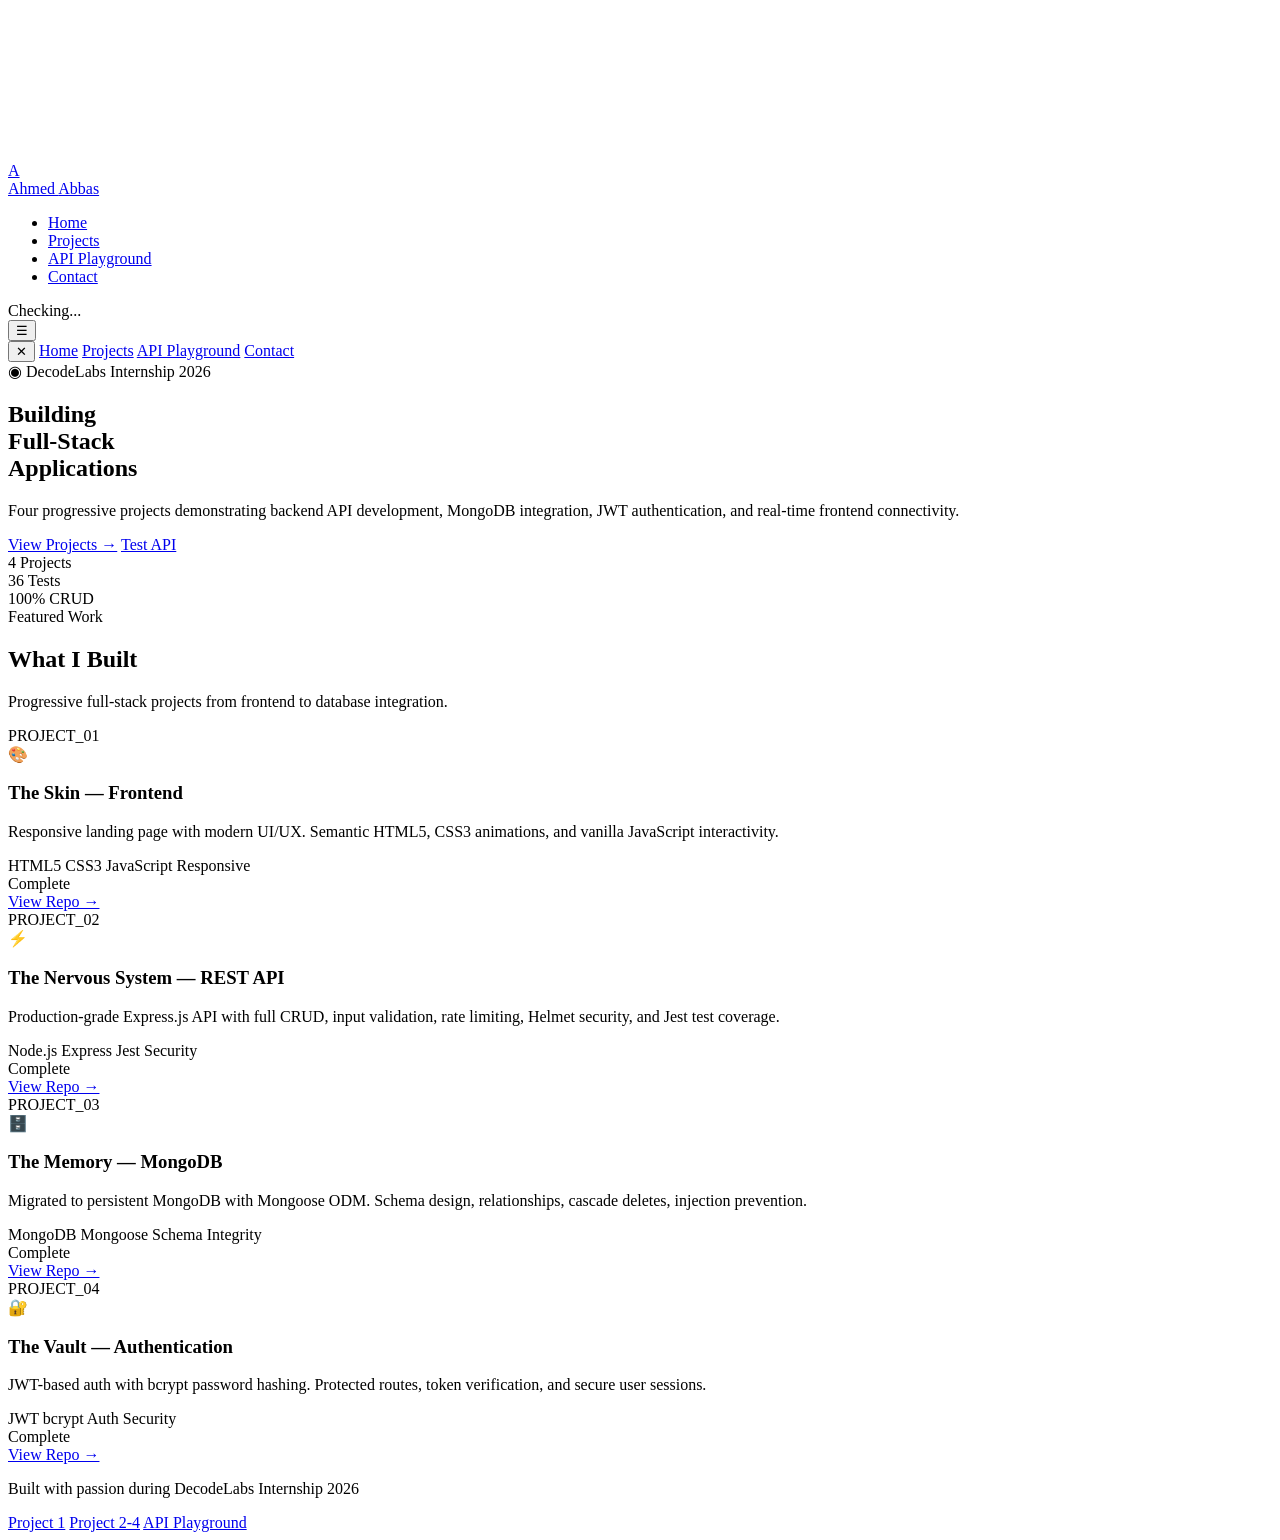
==== commit 0e6e0249: "fix: add base tag for GitHub Pages paths" ====
--- a/index.html
+++ b/index.html
@@ -1,6 +1,7 @@
 <!DOCTYPE html>
 <html lang="en">
 <head>
+    <base href="/Internship-Project-1/">
     <meta charset="UTF-8">
     <meta name="viewport" content="width=device-width, initial-scale=1.0">
     <title>Ahmed Abbas — Full-Stack Developer | DecodeLabs 2026</title>
@@ -8,7 +9,7 @@
     <link rel="preconnect" href="https://fonts.googleapis.com">
     <link rel="preconnect" href="https://fonts.gstatic.com" crossorigin>
     <link href="https://fonts.googleapis.com/css2?family=Inter:wght@300;400;500;600;700;800&family=JetBrains+Mono:wght@400;500;600&display=swap" rel="stylesheet">
-    <link rel="stylesheet" href="/css/style.css">
+    <link rel="stylesheet" href="css/style.css">
 <base target="_blank">
 </head>
 <body>
@@ -18,15 +19,15 @@
     <!-- Navigation -->
     <nav class="nav" id="navbar">
         <div class="nav__inner">
-            <a href="/index.html" class="nav__brand">
+            <a href="index.html" class="nav__brand">
                 <div class="nav__brand-icon">A</div>
                 <div class="nav__brand-text">Ahmed <span>Abbas</span></div>
             </a>
             <ul class="nav__links">
-                <li><a href="/index.html" class="active">Home</a></li>
-                <li><a href="/projects.html">Projects</a></li>
-                <li><a href="/playground.html">API Playground</a></li>
-                <li><a href="/contact.html">Contact</a></li>
+                <li><a href="index.html" class="active">Home</a></li>
+                <li><a href="projects.html">Projects</a></li>
+                <li><a href="playground.html">API Playground</a></li>
+                <li><a href="contact.html">Contact</a></li>
             </ul>
             <div class="nav__status" id="navStatus">
                 <span class="status-dot" id="statusDot"></span>
@@ -39,10 +40,10 @@
     <!-- Mobile Menu -->
     <div class="mobile-menu" id="mobileMenu">
         <button class="mobile-menu__close" id="closeMenu">✕</button>
-        <a href="/index.html">Home</a>
-        <a href="/projects.html">Projects</a>
-        <a href="/playground.html">API Playground</a>
-        <a href="/contact.html">Contact</a>
+        <a href="index.html">Home</a>
+        <a href="projects.html">Projects</a>
+        <a href="playground.html">API Playground</a>
+        <a href="contact.html">Contact</a>
     </div>
 
     <!-- Hero -->
@@ -62,8 +63,8 @@
                     Four progressive projects demonstrating backend API development, MongoDB integration, JWT authentication, and real-time frontend connectivity.
                 </p>
                 <div class="hero__actions">
-                    <a href="/projects.html" class="btn btn--primary">View Projects →</a>
-                    <a href="/playground.html" class="btn btn--ghost">Test API</a>
+                    <a href="projects.html" class="btn btn--primary">View Projects →</a>
+                    <a href="playground.html" class="btn btn--ghost">Test API</a>
                 </div>
                 <div class="hero__stats">
                     <div class="hero-stat">
@@ -118,7 +119,7 @@
                             <span class="project-card__status-dot"></span>
                             <span>Complete</span>
                         </div>
-                        <a href="/https://github.com/ahmedabbas52233-a11y/Internship-Project-1" target="_blank" rel="noopener noreferrer" class="project-card__link">View Repo →</a>
+                        <a href="https://github.com/ahmedabbas52233-a11y/Internship-Project-1" target="_blank" rel="noopener noreferrer" class="project-card__link">View Repo →</a>
                     </div>
                 </div>
 
@@ -140,7 +141,7 @@
                             <span class="project-card__status-dot"></span>
                             <span>Complete</span>
                         </div>
-                        <a href="/https://github.com/ahmedabbas52233-a11y/Internship-Project-2" target="_blank" rel="noopener noreferrer" class="project-card__link">View Repo →</a>
+                        <a href="https://github.com/ahmedabbas52233-a11y/Internship-Project-2" target="_blank" rel="noopener noreferrer" class="project-card__link">View Repo →</a>
                     </div>
                 </div>
 
@@ -162,7 +163,7 @@
                             <span class="project-card__status-dot"></span>
                             <span>Complete</span>
                         </div>
-                        <a href="/https://github.com/ahmedabbas52233-a11y/Internship-Project-2" target="_blank" rel="noopener noreferrer" class="project-card__link">View Repo →</a>
+                        <a href="https://github.com/ahmedabbas52233-a11y/Internship-Project-2" target="_blank" rel="noopener noreferrer" class="project-card__link">View Repo →</a>
                     </div>
                 </div>
 
@@ -184,7 +185,7 @@
                             <span class="project-card__status-dot"></span>
                             <span>Complete</span>
                         </div>
-                        <a href="/https://github.com/ahmedabbas52233-a11y/Internship-Project-2" target="_blank" rel="noopener noreferrer" class="project-card__link">View Repo →</a>
+                        <a href="https://github.com/ahmedabbas52233-a11y/Internship-Project-2" target="_blank" rel="noopener noreferrer" class="project-card__link">View Repo →</a>
                     </div>
                 </div>
             </div>
@@ -196,14 +197,14 @@
         <div class="footer__inner">
             <p class="footer__text">Built with passion during DecodeLabs Internship 2026</p>
             <div class="footer__links">
-                <a href="/https://github.com/ahmedabbas52233-a11y/Internship-Project-1" target="_blank" rel="noopener noreferrer">Project 1</a>
-                <a href="/https://github.com/ahmedabbas52233-a11y/Internship-Project-2" target="_blank" rel="noopener noreferrer">Project 2-4</a>
-                <a href="/playground.html">API Playground</a>
+                <a href="https://github.com/ahmedabbas52233-a11y/Internship-Project-1" target="_blank" rel="noopener noreferrer">Project 1</a>
+                <a href="https://github.com/ahmedabbas52233-a11y/Internship-Project-2" target="_blank" rel="noopener noreferrer">Project 2-4</a>
+                <a href="playground.html">API Playground</a>
             </div>
         </div>
     </footer>
 
     <div class="toast" id="toast"></div>
-    <script src="/js/main.js"></script>
+    <script src="js/main.js"></script>
 </body>
 </html>
